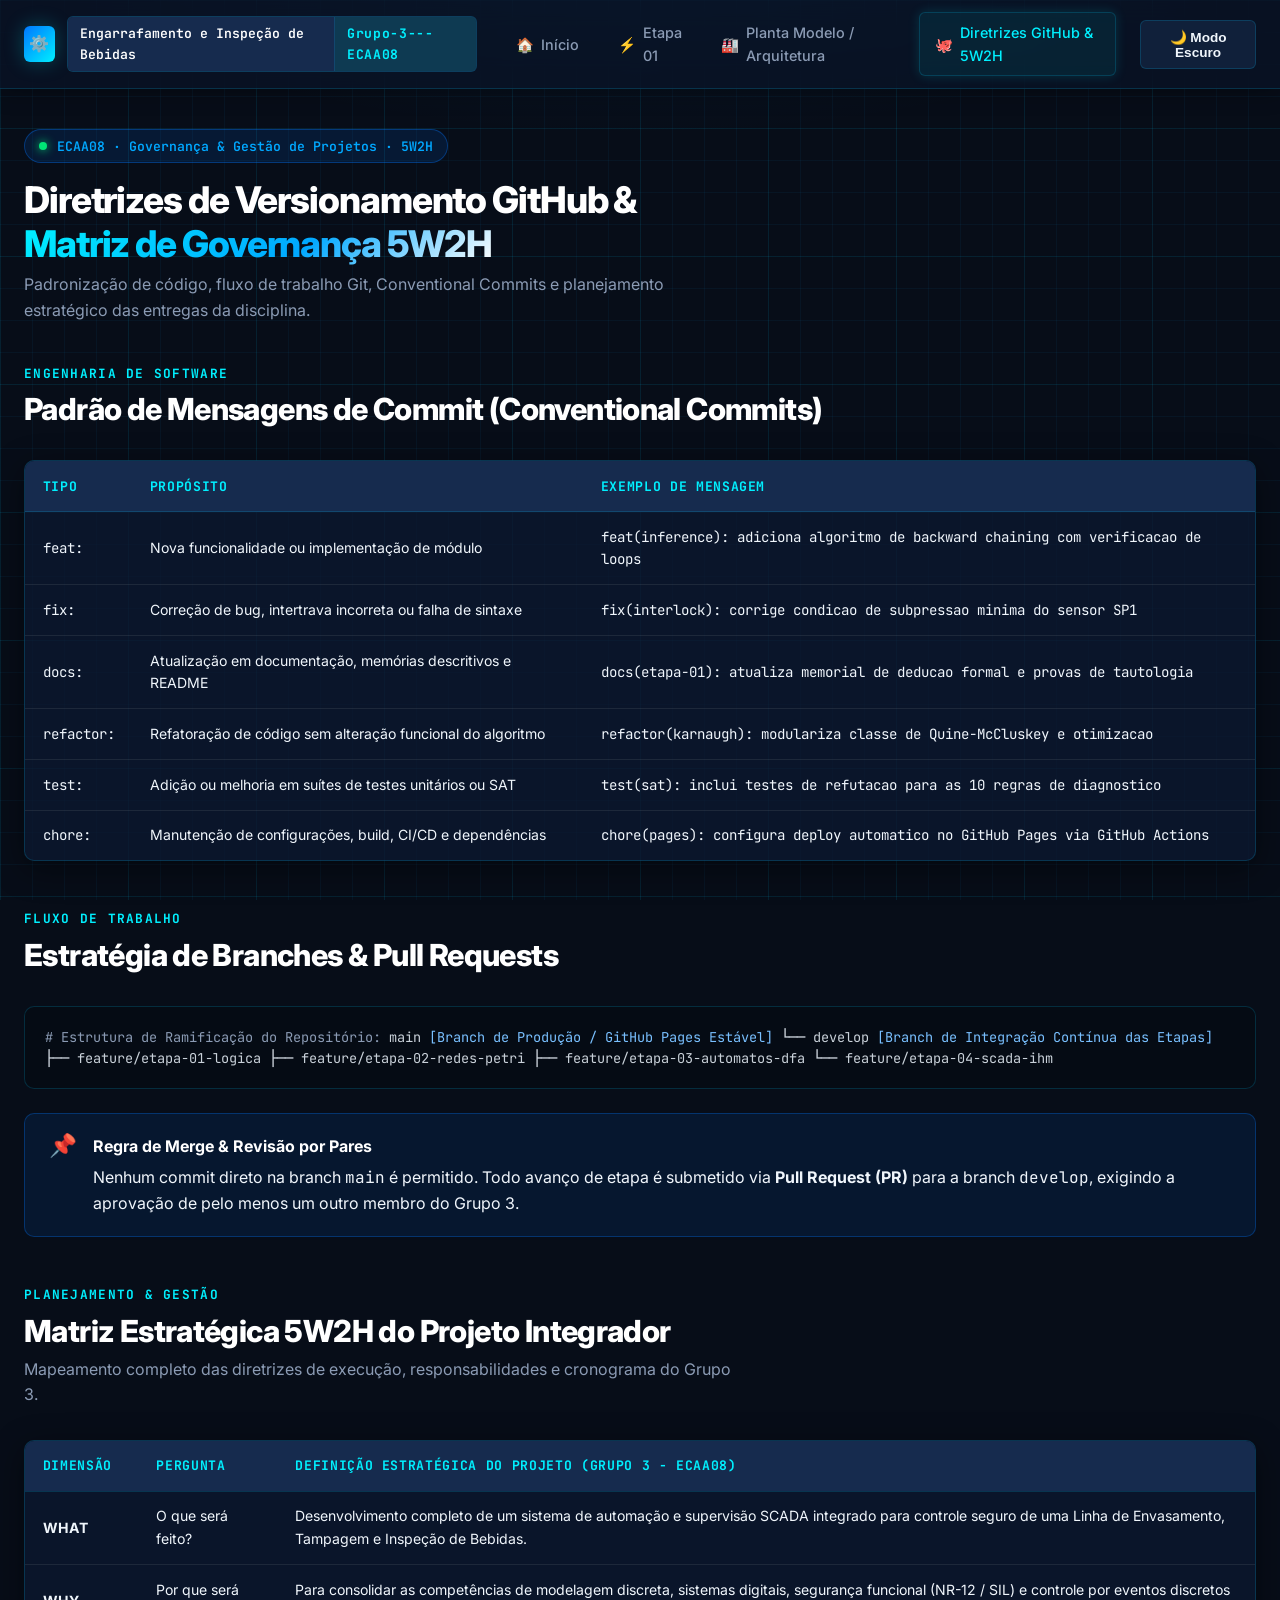
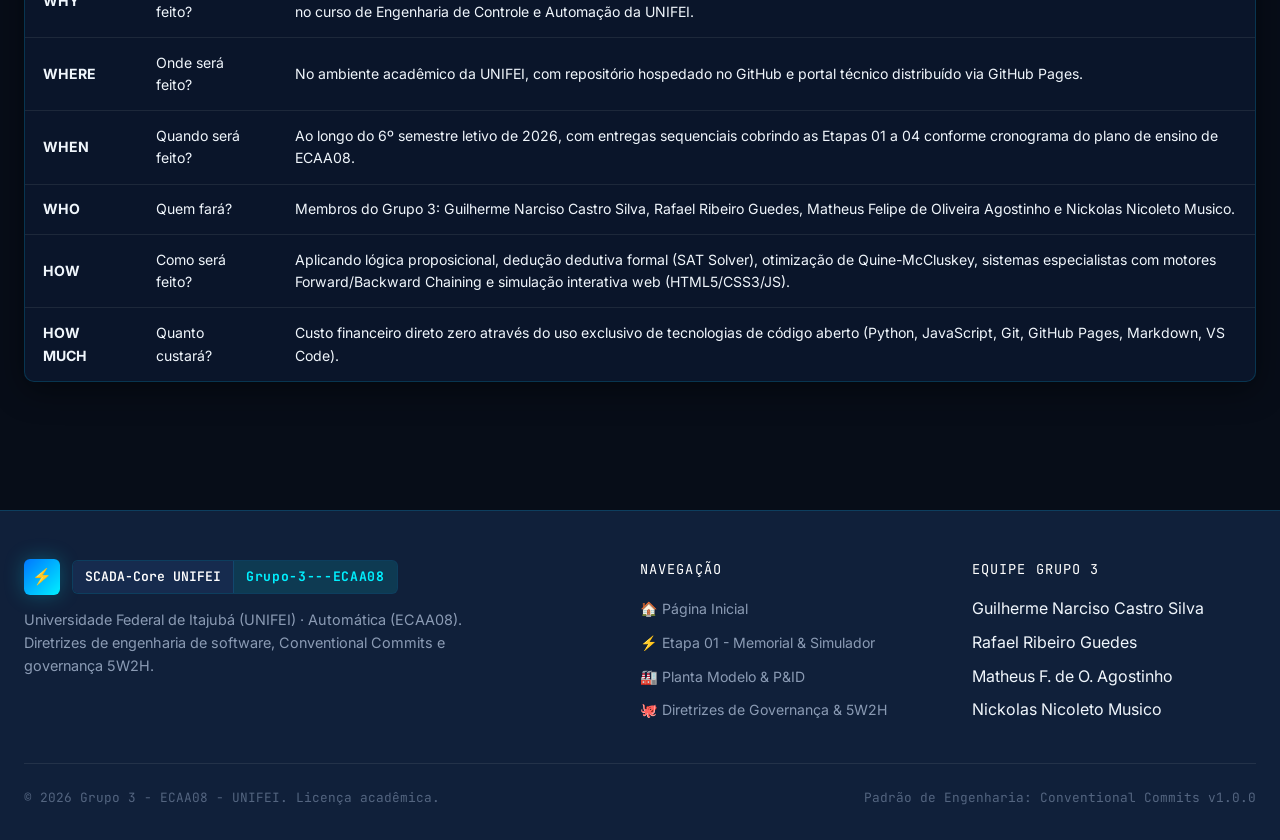
==== doc/diretrizes-github.html @ 6e1b25d0 "added site" ====
<!DOCTYPE html>
<html lang="pt-BR">
<head>
  <meta charset="UTF-8">
  <meta name="viewport" content="width=device-width, initial-scale=1.0">
  <title>Diretrizes GitHub & Matriz 5W2H | SCADA-Core UNIFEI</title>
  <meta name="description" content="Padrões de Governança, Conventional Commits, Engenharia de Software e Matriz 5W2H do Grupo 3 da UNIFEI.">
  <link rel="stylesheet" href="css/style.css">
  <link rel="icon" href="data:image/svg+xml,<svg xmlns=%22http://www.w3.org/2000/svg%22 viewBox=%220 0 100 100%22><text y=%22.9em%22 font-size=%2290%22>🐙</text></svg>">
</head>
<body>

  <!-- BARRA DE NAVEGAÇÃO SUPERIOR -->
  <header class="scada-navbar">
    <div class="navbar-container">
      
      <div class="brand-group">
        <div class="brand-icon">⚙️</div>
        <div class="brand-badge-dual">
          <span class="badge-segment-title">Engarrafamento e Inspeção de Bebidas</span>
          <span class="badge-segment-group">Grupo-3---ECAA08</span>
        </div>
      </div>

      <nav>
        <ul class="nav-menu">
          <li><a href="../index.html" class="nav-link"><span>🏠</span> Início</a></li>
          <li><a href="etapa-01-logica.html" class="nav-link"><span>⚡</span> Etapa 01</a></li>
          <li><a href="planta-modelo.html" class="nav-link"><span>🏭</span> Planta Modelo / Arquitetura</a></li>
          <li><a href="diretrizes-github.html" class="nav-link active"><span>🐙</span> Diretrizes GitHub & 5W2H</a></li>
        </ul>
      </nav>

      <div class="nav-actions">
        <button class="theme-toggle-btn" type="button" aria-label="Alternar tema">
          <span class="theme-btn-text">🌙 Modo Escuro</span>
        </button>
        <button class="mobile-nav-toggle" type="button" aria-label="Abrir menu móvel">☰</button>
      </div>

    </div>
  </header>

  <main class="scada-container">

    <div class="section-header">
      <div class="institution-badge">
        <span class="live-indicator"></span>
        <span>ECAA08 · Governança & Gestão de Projetos · 5W2H</span>
      </div>
      <h1 class="hero-title" style="margin-top: 0.5rem; font-size: 2.3rem;">
        Diretrizes de Versionamento GitHub & <br>
        <span class="gradient-text">Matriz de Governança 5W2H</span>
      </h1>
      <p class="section-subtitle">
        Padronização de código, fluxo de trabalho Git, Conventional Commits e planejamento estratégico das entregas da disciplina.
      </p>
    </div>

    <!-- PADRÃO CONVENTIONAL COMMITS -->
    <section style="margin: 2.5rem 0;">
      <div class="section-header">
        <span class="section-tag">Engenharia de Software</span>
        <h2 class="section-title">Padrão de Mensagens de Commit (Conventional Commits)</h2>
      </div>

      <div class="scada-table-container">
        <table class="scada-table">
          <thead>
            <tr>
              <th>Tipo</th>
              <th>Propósito</th>
              <th>Exemplo de Mensagem</th>
            </tr>
          </thead>
          <tbody>
            <tr>
              <td><code>feat:</code></td>
              <td>Nova funcionalidade ou implementação de módulo</td>
              <td><code>feat(inference): adiciona algoritmo de backward chaining com verificacao de loops</code></td>
            </tr>
            <tr>
              <td><code>fix:</code></td>
              <td>Correção de bug, intertrava incorreta ou falha de sintaxe</td>
              <td><code>fix(interlock): corrige condicao de subpressao minima do sensor SP1</code></td>
            </tr>
            <tr>
              <td><code>docs:</code></td>
              <td>Atualização em documentação, memórias descritivos e README</td>
              <td><code>docs(etapa-01): atualiza memorial de deducao formal e provas de tautologia</code></td>
            </tr>
            <tr>
              <td><code>refactor:</code></td>
              <td>Refatoração de código sem alteração funcional do algoritmo</td>
              <td><code>refactor(karnaugh): modulariza classe de Quine-McCluskey e otimizacao</code></td>
            </tr>
            <tr>
              <td><code>test:</code></td>
              <td>Adição ou melhoria em suítes de testes unitários ou SAT</td>
              <td><code>test(sat): inclui testes de refutacao para as 10 regras de diagnostico</code></td>
            </tr>
            <tr>
              <td><code>chore:</code></td>
              <td>Manutenção de configurações, build, CI/CD e dependências</td>
              <td><code>chore(pages): configura deploy automatico no GitHub Pages via GitHub Actions</code></td>
            </tr>
          </tbody>
        </table>
      </div>
    </section>

    <!-- POLÍTICA DE BRANCHES -->
    <section style="margin: 3rem 0;">
      <div class="section-header">
        <span class="section-tag">Fluxo de Trabalho</span>
        <h2 class="section-title">Estratégia de Branches & Pull Requests</h2>
      </div>

      <div class="code-box">
<span style="color: #8b9bb4;"># Estrutura de Ramificação do Repositório:</span>
main                      <span style="color: #79c0ff;">[Branch de Produção / GitHub Pages Estável]</span>
 └── develop              <span style="color: #79c0ff;">[Branch de Integração Contínua das Etapas]</span>
      ├── feature/etapa-01-logica
      ├── feature/etapa-02-redes-petri
      ├── feature/etapa-03-automatos-dfa
      └── feature/etapa-04-scada-ihm
      </div>

      <div class="scada-callout info">
        <div class="callout-icon">📌</div>
        <div class="callout-body">
          <div class="callout-title">Regra de Merge & Revisão por Pares</div>
          <div>
            Nenhum commit direto na branch <code class="mono-font">main</code> é permitido. Todo avanço de etapa é submetido via <strong>Pull Request (PR)</strong> para a branch <code class="mono-font">develop</code>, exigindo a aprovação de pelo menos um outro membro do Grupo 3.
          </div>
        </div>
      </div>
    </section>

    <!-- MATRIZ 5W2H -->
    <section style="margin: 3rem 0;">
      <div class="section-header">
        <span class="section-tag">Planejamento & Gestão</span>
        <h2 class="section-title">Matriz Estratégica 5W2H do Projeto Integrador</h2>
        <p class="section-subtitle">
          Mapeamento completo das diretrizes de execução, responsabilidades e cronograma do Grupo 3.
        </p>
      </div>

      <div class="scada-table-container">
        <table class="scada-table">
          <thead>
            <tr>
              <th>Dimensão</th>
              <th>Pergunta</th>
              <th>Definição Estratégica do Projeto (Grupo 3 - ECAA08)</th>
            </tr>
          </thead>
          <tbody>
            <tr>
              <td><strong>WHAT</strong></td>
              <td>O que será feito?</td>
              <td>Desenvolvimento completo de um sistema de automação e supervisão SCADA integrado para controle seguro de uma Linha de Envasamento, Tampagem e Inspeção de Bebidas.</td>
            </tr>
            <tr>
              <td><strong>WHY</strong></td>
              <td>Por que será feito?</td>
              <td>Para consolidar as competências de modelagem discreta, sistemas digitais, segurança funcional (NR-12 / SIL) e controle por eventos discretos no curso de Engenharia de Controle e Automação da UNIFEI.</td>
            </tr>
            <tr>
              <td><strong>WHERE</strong></td>
              <td>Onde será feito?</td>
              <td>No ambiente acadêmico da UNIFEI, com repositório hospedado no GitHub e portal técnico distribuído via GitHub Pages.</td>
            </tr>
            <tr>
              <td><strong>WHEN</strong></td>
              <td>Quando será feito?</td>
              <td>Ao longo do 6º semestre letivo de 2026, com entregas sequenciais cobrindo as Etapas 01 a 04 conforme cronograma do plano de ensino de ECAA08.</td>
            </tr>
            <tr>
              <td><strong>WHO</strong></td>
              <td>Quem fará?</td>
              <td>Membros do Grupo 3: Guilherme Narciso Castro Silva, Rafael Ribeiro Guedes, Matheus Felipe de Oliveira Agostinho e Nickolas Nicoleto Musico.</td>
            </tr>
            <tr>
              <td><strong>HOW</strong></td>
              <td>Como será feito?</td>
              <td>Aplicando lógica proposicional, dedução dedutiva formal (SAT Solver), otimização de Quine-McCluskey, sistemas especialistas com motores Forward/Backward Chaining e simulação interativa web (HTML5/CSS3/JS).</td>
            </tr>
            <tr>
              <td><strong>HOW MUCH</strong></td>
              <td>Quanto custará?</td>
              <td>Custo financeiro direto zero através do uso exclusivo de tecnologias de código aberto (Python, JavaScript, Git, GitHub Pages, Markdown, VS Code).</td>
            </tr>
          </tbody>
        </table>
      </div>
    </section>

  </main>

  <footer class="scada-footer">
    <div class="footer-container">
      <div class="footer-brand">
        <div class="brand-group">
          <div class="brand-icon">⚡</div>
          <div class="brand-badge-dual">
            <span class="badge-segment-title">SCADA-Core UNIFEI</span>
            <span class="badge-segment-group">Grupo-3---ECAA08</span>
          </div>
        </div>
        <p class="footer-desc">
          Universidade Federal de Itajubá (UNIFEI) · Automática (ECAA08).<br>
          Diretrizes de engenharia de software, Conventional Commits e governança 5W2H.
        </p>
      </div>

      <div class="footer-col">
        <div class="footer-col-title">Navegação</div>
        <ul class="footer-links">
          <li><a href="../index.html">🏠 Página Inicial</a></li>
          <li><a href="etapa-01-logica.html">⚡ Etapa 01 - Memorial & Simulador</a></li>
          <li><a href="planta-modelo.html">🏭 Planta Modelo & P&ID</a></li>
          <li><a href="diretrizes-github.html">🐙 Diretrizes de Governança & 5W2H</a></li>
        </ul>
      </div>

      <div class="footer-col">
        <div class="footer-col-title">Equipe Grupo 3</div>
        <ul class="footer-links">
          <li><span>Guilherme Narciso Castro Silva</span></li>
          <li><span>Rafael Ribeiro Guedes</span></li>
          <li><span>Matheus F. de O. Agostinho</span></li>
          <li><span>Nickolas Nicoleto Musico</span></li>
        </ul>
      </div>
    </div>
    <div class="footer-bottom">
      <div>© 2026 Grupo 3 - ECAA08 - UNIFEI. Licença acadêmica.</div>
      <div>Padrão de Engenharia: <code class="mono-font">Conventional Commits v1.0.0</code></div>
    </div>
  </footer>

  <script src="js/app.js"></script>
</body>
</html>
---- doc/css/style.css ----
/* ==========================================================================
   SCADA-CORE UNIFEI | DESIGN SYSTEM & STYLESHEET
   Disciplina: ECAA08 - Automática / Matemática Discreta
   Projeto: Linha de Envasamento e Inspeção de Bebidas (Grupo 3)
   ========================================================================== */

@import url('https://fonts.googleapis.com/css2?family=Inter:wght@300;400;500;600;700;800&family=JetBrains+Mono:ital,wght@0,300;0,400;0,500;0,600;0,700;1,400&display=swap');

/* --- VARIÁVEIS DO SISTEMA (DARK THEME DEFAULT) --- */
:root {
  --bg-primary: #070d18;
  --bg-secondary: #0c1628;
  --bg-card: rgba(13, 25, 48, 0.75);
  --bg-card-hover: rgba(18, 35, 68, 0.85);
  --bg-glass: rgba(10, 21, 40, 0.65);
  --bg-surface: #10203a;
  --bg-surface-elevated: #162b4e;

  /* Grid e Linhas Técnicas */
  --grid-line-color: rgba(0, 180, 255, 0.05);
  --grid-line-strong: rgba(0, 229, 255, 0.12);
  --grid-size: 32px;
  --border-color: rgba(0, 200, 255, 0.18);
  --border-focus: #00e5ff;
  --border-subtle: rgba(255, 255, 255, 0.08);

  /* Paleta Neon Industrial */
  --cyan-neon: #00f0ff;
  --cyan-glow: rgba(0, 240, 255, 0.35);
  --blue-primary: #0077ff;
  --blue-accent: #00a8ff;
  --blue-glow: rgba(0, 119, 255, 0.3);
  --emerald-ok: #00e676;
  --emerald-glow: rgba(0, 230, 118, 0.35);
  --amber-warn: #ffab00;
  --amber-glow: rgba(255, 171, 0, 0.35);
  --crimson-alarm: #ff1744;
  --crimson-glow: rgba(255, 23, 68, 0.4);
  --purple-accent: #b388ff;

  /* Tipografia & Textos */
  --text-main: #f0f6fc;
  --text-muted: #8b9bb4;
  --text-dim: #546580;
  --text-bright: #ffffff;
  --text-code: #58a6ff;

  /* Efeitos */
  --shadow-card: 0 8px 32px 0 rgba(0, 0, 0, 0.45);
  --shadow-glow-cyan: 0 0 20px rgba(0, 240, 255, 0.25);
  --shadow-glow-blue: 0 0 24px rgba(0, 119, 255, 0.3);
  --shadow-glow-emerald: 0 0 24px rgba(0, 230, 118, 0.3);
  --radius-sm: 6px;
  --radius-md: 10px;
  --radius-lg: 16px;
  --radius-xl: 24px;
  --transition-fast: 0.18s cubic-bezier(0.4, 0, 0.2, 1);
  --transition-normal: 0.3s cubic-bezier(0.4, 0, 0.2, 1);
}

/* --- LIGHT THEME OVERRIDES --- */
[data-theme="light"] {
  --bg-primary: #f2f6fc;
  --bg-secondary: #e2ebf6;
  --bg-card: rgba(255, 255, 255, 0.85);
  --bg-card-hover: rgba(255, 255, 255, 0.98);
  --bg-glass: rgba(240, 246, 255, 0.8);
  --bg-surface: #d8e5f5;
  --bg-surface-elevated: #cbdbf0;

  --grid-line-color: rgba(0, 100, 200, 0.06);
  --grid-line-strong: rgba(0, 119, 255, 0.15);
  --border-color: rgba(0, 102, 204, 0.25);
  --border-focus: #0066cc;
  --border-subtle: rgba(0, 0, 0, 0.08);

  --cyan-neon: #0088aa;
  --cyan-glow: rgba(0, 136, 170, 0.25);
  --blue-primary: #0055cc;
  --blue-accent: #0077ee;
  --blue-glow: rgba(0, 85, 204, 0.25);
  --emerald-ok: #008a3e;
  --emerald-glow: rgba(0, 138, 62, 0.25);
  --amber-warn: #c27d00;
  --amber-glow: rgba(194, 125, 0, 0.25);
  --crimson-alarm: #cc1133;
  --crimson-glow: rgba(204, 17, 51, 0.25);

  --text-main: #142033;
  --text-muted: #4e617d;
  --text-dim: #798da8;
  --text-bright: #09121f;
  --text-code: #005bb5;

  --shadow-card: 0 8px 30px rgba(0, 50, 120, 0.1);
  --shadow-glow-cyan: 0 0 16px rgba(0, 136, 170, 0.15);
  --shadow-glow-blue: 0 0 20px rgba(0, 85, 204, 0.15);
  --shadow-glow-emerald: 0 0 20px rgba(0, 138, 62, 0.15);
}

/* --- RESET & BASE --- */
*, *::before, *::after {
  box-sizing: border-box;
  margin: 0;
  padding: 0;
}

html {
  scroll-behavior: smooth;
  font-size: 16px;
}

body {
  min-height: 100vh;
  font-family: 'Inter', -apple-system, BlinkMacSystemFont, 'Segoe UI', Roboto, sans-serif;
  background-color: var(--bg-primary);
  color: var(--text-main);
  line-height: 1.6;
  overflow-x: hidden;
  position: relative;
  background-image: 
    linear-gradient(var(--grid-line-color) 1px, transparent 1px),
    linear-gradient(90deg, var(--grid-line-color) 1px, transparent 1px),
    radial-gradient(ellipse 80% 50% at 50% -20%, rgba(0, 140, 255, 0.15), transparent 70%);
  background-size: var(--grid-size) var(--grid-size), var(--grid-size) var(--grid-size), 100% 100%;
  background-attachment: fixed;
}

body::before {
  content: "";
  position: fixed;
  top: 0;
  left: 0;
  width: 100%;
  height: 100%;
  background: 
    linear-gradient(90deg, var(--grid-line-strong) 1px, transparent 1px) 0 0 / calc(var(--grid-size) * 4) calc(var(--grid-size) * 4),
    linear-gradient(var(--grid-line-strong) 1px, transparent 1px) 0 0 / calc(var(--grid-size) * 4) calc(var(--grid-size) * 4);
  pointer-events: none;
  z-index: 0;
  opacity: 0.5;
}

/* --- TIPOGRAFIA TÉCNICA --- */
h1, h2, h3, h4, h5, h6 {
  color: var(--text-bright);
  font-weight: 700;
  line-height: 1.25;
  letter-spacing: -0.02em;
}

p {
  color: var(--text-muted);
}

a {
  color: var(--cyan-neon);
  text-decoration: none;
  transition: color var(--transition-fast);
}

a:hover {
  color: var(--blue-accent);
}

code, pre, .mono-font {
  font-family: 'JetBrains Mono', monospace;
}

/* --- HEADER & NAVBAR SUPERIOR --- */
.scada-navbar {
  position: sticky;
  top: 0;
  z-index: 1000;
  background: var(--bg-glass);
  backdrop-filter: blur(16px);
  -webkit-backdrop-filter: blur(16px);
  border-bottom: 1px solid var(--border-color);
  box-shadow: 0 4px 20px rgba(0, 0, 0, 0.3);
}

.navbar-container {
  max-width: 1380px;
  margin: 0 auto;
  padding: 0.75rem 1.5rem;
  display: flex;
  align-items: center;
  justify-content: space-between;
  gap: 1.5rem;
}

.brand-group {
  display: flex;
  align-items: center;
  gap: 0.75rem;
}

.brand-icon {
  width: 36px;
  height: 36px;
  border-radius: var(--radius-sm);
  background: linear-gradient(135deg, var(--blue-primary), var(--cyan-neon));
  display: flex;
  align-items: center;
  justify-content: center;
  color: #000;
  font-weight: 900;
  box-shadow: var(--shadow-glow-cyan);
}

.brand-badge-dual {
  display: inline-flex;
  align-items: stretch;
  border-radius: var(--radius-sm);
  border: 1px solid var(--border-color);
  overflow: hidden;
  font-family: 'JetBrains Mono', monospace;
  font-size: 0.82rem;
  background: var(--bg-surface);
}

.badge-segment-title {
  padding: 0.35rem 0.75rem;
  background: var(--bg-surface-elevated);
  color: var(--text-bright);
  font-weight: 600;
  display: flex;
  align-items: center;
  gap: 0.4rem;
  border-right: 1px solid var(--border-color);
}

.badge-segment-group {
  padding: 0.35rem 0.75rem;
  background: rgba(0, 240, 255, 0.12);
  color: var(--cyan-neon);
  font-weight: 700;
  letter-spacing: 0.05em;
  display: flex;
  align-items: center;
}

.nav-menu {
  display: flex;
  align-items: center;
  list-style: none;
  gap: 0.5rem;
}

.nav-link {
  display: flex;
  align-items: center;
  gap: 0.45rem;
  padding: 0.5rem 0.9rem;
  border-radius: var(--radius-sm);
  color: var(--text-muted);
  font-size: 0.9rem;
  font-weight: 500;
  transition: all var(--transition-fast);
  border: 1px solid transparent;
}

.nav-link:hover {
  color: var(--text-bright);
  background: var(--bg-surface);
  border-color: var(--border-subtle);
}

.nav-link.active {
  color: var(--cyan-neon);
  background: rgba(0, 240, 255, 0.08);
  border-color: var(--border-color);
  box-shadow: 0 0 12px rgba(0, 240, 255, 0.15);
}

.nav-actions {
  display: flex;
  align-items: center;
  gap: 0.75rem;
}

.theme-toggle-btn {
  background: var(--bg-surface);
  border: 1px solid var(--border-color);
  color: var(--text-main);
  padding: 0.5rem 0.8rem;
  border-radius: var(--radius-sm);
  cursor: pointer;
  display: flex;
  align-items: center;
  gap: 0.5rem;
  font-size: 0.85rem;
  font-weight: 600;
  transition: all var(--transition-fast);
}

.theme-toggle-btn:hover {
  background: var(--bg-surface-elevated);
  border-color: var(--cyan-neon);
  box-shadow: var(--shadow-glow-cyan);
}

.mobile-nav-toggle {
  display: none;
  background: transparent;
  border: none;
  color: var(--text-bright);
  font-size: 1.5rem;
  cursor: pointer;
}

/* --- CONTAINER PRINCIPAL --- */
.scada-container {
  max-width: 1380px;
  margin: 0 auto;
  padding: 2.5rem 1.5rem 5rem 1.5rem;
  position: relative;
  z-index: 1;
}

/* --- HERO SECTION --- */
.hero-section {
  display: flex;
  flex-direction: column;
  gap: 1.75rem;
  margin-bottom: 3.5rem;
  padding-bottom: 2.5rem;
  border-bottom: 1px solid var(--border-subtle);
}

.institution-badge {
  display: inline-flex;
  align-items: center;
  gap: 0.6rem;
  padding: 0.35rem 0.9rem;
  border-radius: 999px;
  background: rgba(0, 119, 255, 0.12);
  border: 1px solid rgba(0, 119, 255, 0.35);
  color: var(--blue-accent);
  font-size: 0.82rem;
  font-weight: 600;
  font-family: 'JetBrains Mono', monospace;
  width: fit-content;
}

.live-indicator {
  width: 8px;
  height: 8px;
  border-radius: 50%;
  background-color: var(--emerald-ok);
  box-shadow: 0 0 10px var(--emerald-ok);
  animation: pulse-dot 2s infinite ease-in-out;
}

@keyframes pulse-dot {
  0%, 100% { opacity: 1; transform: scale(1); }
  50% { opacity: 0.4; transform: scale(0.85); }
}

.hero-title {
  font-size: 2.6rem;
  line-height: 1.2;
  font-weight: 800;
  letter-spacing: -0.03em;
}

.hero-title .gradient-text {
  background: linear-gradient(135deg, var(--cyan-neon) 0%, var(--blue-accent) 60%, #fff 100%);
  -webkit-background-clip: text;
  -webkit-text-fill-color: transparent;
}

.hero-description {
  font-size: 1.1rem;
  color: var(--text-muted);
  line-height: 1.65;
  max-width: 980px;
}

/* GRID DE METADADOS (4 CARDS) */
.metadata-grid-4 {
  display: grid;
  grid-template-columns: repeat(4, 1fr);
  gap: 1rem;
  margin-top: 0.5rem;
}

.meta-box-card {
  background: var(--bg-card);
  border: 1px solid var(--border-color);
  border-radius: var(--radius-md);
  padding: 1rem 1.15rem;
  display: flex;
  align-items: flex-start;
  gap: 0.85rem;
  backdrop-filter: blur(12px);
  transition: all var(--transition-fast);
}

.meta-box-card:hover {
  transform: translateY(-2px);
  border-color: var(--cyan-neon);
  box-shadow: var(--shadow-glow-cyan);
}

.meta-box-icon {
  font-size: 1.4rem;
  line-height: 1;
  padding: 0.4rem;
  background: var(--bg-surface);
  border-radius: var(--radius-sm);
  border: 1px solid var(--border-subtle);
}

.meta-box-content {
  display: flex;
  flex-direction: column;
  gap: 0.2rem;
}

.meta-box-label {
  font-size: 0.72rem;
  text-transform: uppercase;
  letter-spacing: 0.08em;
  font-family: 'JetBrains Mono', monospace;
  color: var(--cyan-neon);
  font-weight: 700;
}

.meta-box-value {
  font-size: 0.88rem;
  font-weight: 600;
  color: var(--text-bright);
  line-height: 1.35;
}

/* BLOCO DE 3 BOTÕES DE AÇÃO RÁPIDA (CTAs) */
.cta-group-3 {
  display: flex;
  flex-wrap: wrap;
  gap: 1rem;
  margin-top: 0.5rem;
}

.btn-cta-slide {
  display: inline-flex;
  align-items: center;
  justify-content: center;
  gap: 0.6rem;
  padding: 0.85rem 1.6rem;
  border-radius: var(--radius-sm);
  background: linear-gradient(135deg, var(--blue-primary) 0%, #0099ff 100%);
  color: #ffffff;
  font-weight: 600;
  font-size: 0.95rem;
  border: 1px solid rgba(255, 255, 255, 0.2);
  box-shadow: var(--shadow-glow-blue);
  cursor: pointer;
  transition: all var(--transition-normal);
}

.btn-cta-slide:hover {
  transform: translateY(-2px);
  box-shadow: 0 0 30px rgba(0, 119, 255, 0.55);
  color: #fff;
}

.btn-cta-sim {
  display: inline-flex;
  align-items: center;
  justify-content: center;
  gap: 0.6rem;
  padding: 0.85rem 1.6rem;
  border-radius: var(--radius-sm);
  background: linear-gradient(135deg, rgba(0, 230, 118, 0.2) 0%, rgba(0, 240, 255, 0.2) 100%);
  color: var(--emerald-ok);
  font-weight: 700;
  font-size: 0.95rem;
  border: 1px solid var(--emerald-ok);
  box-shadow: var(--shadow-glow-emerald);
  cursor: pointer;
  transition: all var(--transition-normal);
}

.btn-cta-sim:hover {
  transform: translateY(-2px);
  background: linear-gradient(135deg, rgba(0, 230, 118, 0.35) 0%, rgba(0, 240, 255, 0.35) 100%);
  color: #ffffff;
  box-shadow: 0 0 30px rgba(0, 230, 118, 0.5);
}

.btn-cta-docs {
  display: inline-flex;
  align-items: center;
  justify-content: center;
  gap: 0.6rem;
  padding: 0.85rem 1.6rem;
  border-radius: var(--radius-sm);
  background: var(--bg-glass);
  backdrop-filter: blur(12px);
  color: var(--text-bright);
  font-weight: 600;
  font-size: 0.95rem;
  border: 1px solid var(--border-color);
  cursor: pointer;
  transition: all var(--transition-normal);
}

.btn-cta-docs:hover {
  background: var(--bg-surface-elevated);
  border-color: var(--cyan-neon);
  box-shadow: var(--shadow-glow-cyan);
  transform: translateY(-2px);
  color: var(--cyan-neon);
}

/* BOTÕES PRIMÁRIOS E DE VIDRO GERAIS */
.btn-cta-primary {
  display: inline-flex;
  align-items: center;
  justify-content: center;
  gap: 0.6rem;
  padding: 0.85rem 1.6rem;
  border-radius: var(--radius-sm);
  background: linear-gradient(135deg, var(--blue-primary) 0%, #0099ff 100%);
  color: #ffffff;
  font-weight: 600;
  font-size: 0.95rem;
  border: 1px solid rgba(255, 255, 255, 0.2);
  box-shadow: var(--shadow-glow-blue);
  cursor: pointer;
  transition: all var(--transition-normal);
}

.btn-cta-primary:hover {
  transform: translateY(-2px);
  box-shadow: 0 0 30px rgba(0, 119, 255, 0.5);
  color: #fff;
}

.btn-cta-glass {
  display: inline-flex;
  align-items: center;
  justify-content: center;
  gap: 0.6rem;
  padding: 0.85rem 1.6rem;
  border-radius: var(--radius-sm);
  background: var(--bg-glass);
  backdrop-filter: blur(12px);
  color: var(--text-bright);
  font-weight: 600;
  font-size: 0.95rem;
  border: 1px solid var(--border-color);
  cursor: pointer;
  transition: all var(--transition-normal);
}

.btn-cta-glass:hover {
  background: var(--bg-surface-elevated);
  border-color: var(--cyan-neon);
  box-shadow: var(--shadow-glow-cyan);
  transform: translateY(-2px);
  color: var(--cyan-neon);
}

/* ==========================================================================
   APRESENTAÇÃO EXECUTIVA EM 15 SLIDES (COMPONENTE INTERATIVO)
   ========================================================================== */
.slide-deck-wrapper {
  background: var(--bg-card);
  border: 1px solid var(--border-color);
  border-radius: var(--radius-lg);
  box-shadow: var(--shadow-card);
  backdrop-filter: blur(16px);
  overflow: hidden;
  margin: 2.5rem 0 4rem 0;
  display: flex;
  flex-direction: column;
}

.slide-deck-header {
  padding: 1rem 1.5rem;
  background: var(--bg-surface);
  border-bottom: 1px solid var(--border-color);
  display: flex;
  align-items: center;
  justify-content: space-between;
  gap: 1rem;
}

.slide-deck-title {
  display: flex;
  align-items: center;
  gap: 0.6rem;
  font-family: 'JetBrains Mono', monospace;
  font-size: 0.88rem;
  font-weight: 700;
  color: var(--cyan-neon);
}

.slide-counter-badge {
  font-family: 'JetBrains Mono', monospace;
  font-size: 0.85rem;
  font-weight: 700;
  color: var(--text-bright);
  background: var(--bg-surface-elevated);
  border: 1px solid var(--border-subtle);
  padding: 0.35rem 0.8rem;
  border-radius: 999px;
}

/* Barra de Progresso do Slide */
.slide-progress-bar-bg {
  width: 100%;
  height: 4px;
  background: var(--bg-surface);
}

.slide-progress-bar-fill {
  height: 100%;
  width: 6.66%;
  background: linear-gradient(90deg, var(--blue-primary), var(--cyan-neon));
  transition: width 0.3s cubic-bezier(0.4, 0, 0.2, 1);
}

/* Área do Slide Ativo */
.slide-display-area {
  min-height: 480px;
  padding: 2.5rem;
  position: relative;
  display: flex;
  align-items: center;
  justify-content: center;
}

.slide-item {
  display: none;
  width: 100%;
  animation: slideFadeIn 0.35s ease;
}

.slide-item.active {
  display: block;
}

@keyframes slideFadeIn {
  from { opacity: 0; transform: translateY(8px); }
  to { opacity: 1; transform: translateY(0); }
}

.slide-card-inner {
  display: flex;
  flex-direction: column;
  gap: 1.25rem;
}

.slide-tag {
  font-family: 'JetBrains Mono', monospace;
  font-size: 0.78rem;
  font-weight: 700;
  color: var(--cyan-neon);
  text-transform: uppercase;
  letter-spacing: 0.1em;
  background: rgba(0, 240, 255, 0.1);
  padding: 0.25rem 0.6rem;
  border-radius: 4px;
  width: fit-content;
  border: 1px solid rgba(0, 240, 255, 0.25);
}

.slide-heading {
  font-size: 1.85rem;
  font-weight: 800;
  line-height: 1.2;
}

.slide-body-text {
  font-size: 1.05rem;
  color: var(--text-main);
  line-height: 1.6;
}

.slide-grid-content {
  display: grid;
  grid-template-columns: 1fr 1fr;
  gap: 1.5rem;
  margin-top: 0.5rem;
}

.slide-subcard {
  background: var(--bg-surface);
  border: 1px solid var(--border-subtle);
  border-radius: var(--radius-md);
  padding: 1.25rem;
  display: flex;
  flex-direction: column;
  gap: 0.5rem;
}

.slide-subcard h4 {
  font-size: 0.95rem;
  color: var(--cyan-neon);
  font-family: 'JetBrains Mono', monospace;
}

.slide-subcard p, .slide-subcard ul {
  font-size: 0.9rem;
  color: var(--text-muted);
}

.slide-subcard ul {
  padding-left: 1.25rem;
}

/* Footer / Controles de Navegação dos Slides */
.slide-deck-footer {
  padding: 1.25rem 1.5rem;
  background: var(--bg-surface);
  border-top: 1px solid var(--border-color);
  display: flex;
  align-items: center;
  justify-content: space-between;
  flex-wrap: wrap;
  gap: 1rem;
}

.slide-nav-controls {
  display: flex;
  align-items: center;
  gap: 0.75rem;
}

.btn-slide-nav {
  padding: 0.6rem 1.2rem;
  border-radius: var(--radius-sm);
  background: var(--bg-surface-elevated);
  border: 1px solid var(--border-color);
  color: var(--text-bright);
  font-family: 'JetBrains Mono', monospace;
  font-size: 0.85rem;
  font-weight: 600;
  cursor: pointer;
  transition: all var(--transition-fast);
}

.btn-slide-nav:hover:not(:disabled) {
  background: rgba(0, 240, 255, 0.15);
  border-color: var(--cyan-neon);
  color: var(--cyan-neon);
  box-shadow: var(--shadow-glow-cyan);
}

.btn-slide-nav:disabled {
  opacity: 0.4;
  cursor: not-allowed;
}

.slide-keyboard-hint {
  font-size: 0.78rem;
  color: var(--text-dim);
  font-family: 'JetBrains Mono', monospace;
}

.slide-keyboard-hint kbd {
  background: var(--bg-primary);
  border: 1px solid var(--border-subtle);
  border-radius: 4px;
  padding: 0.15rem 0.4rem;
  color: var(--text-muted);
}

/* ==========================================================================
   COMPONENTES TÉCNICOS & MEMORIAL (ETAPA-01, PLANTA, SIMULADOR)
   ========================================================================== */

/* Abas de Navegação Técnica */
.scada-tabs {
  display: flex;
  gap: 0.5rem;
  border-bottom: 1px solid var(--border-color);
  margin-bottom: 2rem;
  overflow-x: auto;
  padding-bottom: 0.25rem;
}

.scada-tab-btn {
  background: var(--bg-surface);
  border: 1px solid var(--border-subtle);
  border-bottom: none;
  color: var(--text-muted);
  padding: 0.75rem 1.25rem;
  border-radius: var(--radius-sm) var(--radius-sm) 0 0;
  font-family: 'JetBrains Mono', monospace;
  font-size: 0.85rem;
  font-weight: 600;
  cursor: pointer;
  transition: all var(--transition-fast);
  white-space: nowrap;
}

.scada-tab-btn:hover {
  background: var(--bg-surface-elevated);
  color: var(--text-bright);
  border-color: var(--border-color);
}

.scada-tab-btn.active {
  background: var(--bg-card);
  color: var(--cyan-neon);
  border-color: var(--border-color);
  border-top: 2px solid var(--cyan-neon);
  box-shadow: 0 -4px 12px rgba(0, 240, 255, 0.1);
}

.tab-pane {
  display: none;
}

.tab-pane.active {
  display: block;
  animation: fadeIn 0.3s ease;
}

@keyframes fadeIn {
  from { opacity: 0; transform: translateY(6px); }
  to { opacity: 1; transform: translateY(0); }
}

/* Tabelas Técnicas SCADA */
.scada-table-container {
  width: 100%;
  overflow-x: auto;
  background: var(--bg-card);
  border: 1px solid var(--border-color);
  border-radius: var(--radius-md);
  margin: 1.5rem 0;
  box-shadow: var(--shadow-card);
}

.scada-table {
  width: 100%;
  border-collapse: collapse;
  text-align: left;
  font-size: 0.88rem;
}

.scada-table th {
  background: var(--bg-surface-elevated);
  color: var(--cyan-neon);
  font-family: 'JetBrains Mono', monospace;
  font-weight: 700;
  padding: 0.9rem 1.1rem;
  border-bottom: 1px solid var(--border-color);
  font-size: 0.82rem;
  letter-spacing: 0.05em;
  text-transform: uppercase;
}

.scada-table td {
  padding: 0.85rem 1.1rem;
  border-bottom: 1px solid var(--border-subtle);
  color: var(--text-main);
}

.scada-table tr:hover td {
  background: rgba(0, 240, 255, 0.03);
}

.scada-table tr:last-child td {
  border-bottom: none;
}

/* Caixas de Fórmulas Matemáticas & Teoremas */
.math-card {
  background: var(--bg-surface);
  border: 1px solid var(--border-color);
  border-left: 4px solid var(--cyan-neon);
  border-radius: var(--radius-sm);
  padding: 1.25rem 1.5rem;
  margin: 1.5rem 0;
  font-family: 'JetBrains Mono', monospace;
  overflow-x: auto;
}

.math-card-title {
  font-size: 0.85rem;
  font-weight: 700;
  color: var(--cyan-neon);
  margin-bottom: 0.5rem;
  display: flex;
  align-items: center;
  gap: 0.5rem;
}

.math-formula {
  font-size: 1.05rem;
  color: var(--text-bright);
  padding: 0.5rem 0;
  line-height: 1.6;
}

/* Callouts Técnicos (Avisos, Informações, Sucesso) */
.scada-callout {
  border-radius: var(--radius-md);
  padding: 1.25rem 1.5rem;
  margin: 1.5rem 0;
  display: flex;
  gap: 1rem;
  align-items: flex-start;
}

.scada-callout.info {
  background: rgba(0, 119, 255, 0.1);
  border: 1px solid rgba(0, 119, 255, 0.3);
  color: var(--text-main);
}

.scada-callout.info .callout-icon {
  color: var(--blue-accent);
}

.scada-callout.success {
  background: rgba(0, 230, 118, 0.1);
  border: 1px solid rgba(0, 230, 118, 0.3);
  color: var(--text-main);
}

.scada-callout.danger {
  background: rgba(255, 23, 68, 0.1);
  border: 1px solid rgba(255, 23, 68, 0.3);
  color: var(--text-main);
}

.callout-icon {
  font-size: 1.4rem;
  line-height: 1;
}

.callout-body {
  display: flex;
  flex-direction: column;
  gap: 0.35rem;
}

.callout-title {
  font-weight: 700;
  color: var(--text-bright);
}

/* ==========================================================================
   SIMULADOR INTERATIVO SCADA (PAINEL DE CONTROLE EM TEMPO REAL)
   ========================================================================== */
.simulator-layout {
  display: grid;
  grid-template-columns: 1fr 1fr;
  gap: 1.5rem;
  margin: 2rem 0;
}

.sim-panel {
  background: var(--bg-card);
  border: 1px solid var(--border-color);
  border-radius: var(--radius-lg);
  box-shadow: var(--shadow-card);
  overflow: hidden;
  display: flex;
  flex-direction: column;
}

.sim-panel-header {
  padding: 1rem 1.25rem;
  background: var(--bg-surface);
  border-bottom: 1px solid var(--border-color);
  display: flex;
  align-items: center;
  justify-content: space-between;
  font-family: 'JetBrains Mono', monospace;
  font-size: 0.88rem;
  font-weight: 700;
}

.sim-panel-body {
  padding: 1.5rem;
  display: flex;
  flex-direction: column;
  gap: 1.25rem;
  flex: 1;
}

.control-group {
  display: flex;
  flex-direction: column;
  gap: 0.5rem;
}

.control-header {
  display: flex;
  justify-content: space-between;
  font-size: 0.85rem;
}

.control-header span {
  font-family: 'JetBrains Mono', monospace;
  color: var(--cyan-neon);
  font-weight: 600;
}

.scada-range {
  -webkit-appearance: none;
  appearance: none;
  width: 100%;
  height: 6px;
  border-radius: 3px;
  background: var(--bg-surface-elevated);
  outline: none;
  transition: opacity 0.2s;
}

.scada-range::-webkit-slider-thumb {
  -webkit-appearance: none;
  appearance: none;
  width: 18px;
  height: 18px;
  border-radius: 50%;
  background: var(--cyan-neon);
  cursor: pointer;
  box-shadow: 0 0 10px var(--cyan-neon);
  border: 2px solid #000;
}

.scada-toggle-grid {
  display: grid;
  grid-template-columns: repeat(2, 1fr);
  gap: 0.75rem;
}

.scada-toggle-btn {
  padding: 0.6rem 0.8rem;
  border-radius: var(--radius-sm);
  background: var(--bg-surface);
  border: 1px solid var(--border-subtle);
  color: var(--text-muted);
  font-family: 'JetBrains Mono', monospace;
  font-size: 0.8rem;
  cursor: pointer;
  display: flex;
  align-items: center;
  justify-content: space-between;
  transition: all var(--transition-fast);
}

.scada-toggle-btn.active {
  background: rgba(0, 240, 255, 0.15);
  border-color: var(--cyan-neon);
  color: var(--text-bright);
}

.scada-toggle-btn.active .toggle-status {
  color: var(--emerald-ok);
  font-weight: 700;
}

.toggle-status {
  color: var(--text-dim);
}

.actuator-status-grid {
  display: grid;
  grid-template-columns: repeat(2, 1fr);
  gap: 0.75rem;
}

.actuator-card {
  background: var(--bg-surface);
  border: 1px solid var(--border-subtle);
  border-radius: var(--radius-sm);
  padding: 0.75rem 1rem;
  display: flex;
  align-items: center;
  justify-content: space-between;
}

.actuator-tag {
  font-family: 'JetBrains Mono', monospace;
  font-size: 0.85rem;
  font-weight: 700;
  color: var(--text-bright);
}

.actuator-pill {
  padding: 0.2rem 0.6rem;
  border-radius: 4px;
  font-family: 'JetBrains Mono', monospace;
  font-size: 0.72rem;
  font-weight: 700;
}

.actuator-pill.on {
  background: rgba(0, 230, 118, 0.2);
  color: var(--emerald-ok);
  border: 1px solid var(--emerald-ok);
  box-shadow: 0 0 8px rgba(0, 230, 118, 0.3);
}

.actuator-pill.off {
  background: rgba(255, 23, 68, 0.15);
  color: var(--crimson-alarm);
  border: 1px solid rgba(255, 23, 68, 0.3);
}

.scada-terminal {
  background: #040810;
  border: 1px solid var(--border-color);
  border-radius: var(--radius-md);
  padding: 1rem;
  font-family: 'JetBrains Mono', monospace;
  font-size: 0.8rem;
  color: #00ffaa;
  height: 220px;
  overflow-y: auto;
  display: flex;
  flex-direction: column;
  gap: 0.4rem;
  box-shadow: inset 0 0 16px rgba(0, 0, 0, 0.8);
}

.terminal-entry {
  line-height: 1.4;
  word-break: break-all;
}

.terminal-entry.warn {
  color: var(--amber-warn);
}

.terminal-entry.danger {
  color: var(--crimson-alarm);
  font-weight: 700;
}

.terminal-entry.info {
  color: var(--cyan-neon);
}

.code-box {
  background: #050b14;
  border: 1px solid var(--border-color);
  border-radius: var(--radius-md);
  padding: 1.25rem;
  margin: 1.5rem 0;
  font-family: 'JetBrains Mono', monospace;
  font-size: 0.85rem;
  overflow-x: auto;
  color: #c9d1d9;
  line-height: 1.5;
}

/* --- CARDS HERO DE PROJETO (INDEX) --- */
.hero-card-container {
  display: flex;
  flex-direction: column;
}

.project-scada-card {
  background: var(--bg-card);
  border: 1px solid var(--border-color);
  border-radius: var(--radius-lg);
  box-shadow: var(--shadow-card);
  backdrop-filter: blur(16px);
  overflow: hidden;
  position: relative;
}

.project-scada-card::before {
  content: "";
  position: absolute;
  top: 0;
  left: 0;
  right: 0;
  height: 3px;
  background: linear-gradient(90deg, var(--cyan-neon), var(--blue-primary), var(--emerald-ok));
}

.card-header-technical {
  padding: 1rem 1.25rem;
  background: var(--bg-surface);
  border-bottom: 1px solid var(--border-color);
  display: flex;
  align-items: center;
  justify-content: space-between;
}

.tech-header-title {
  display: flex;
  align-items: center;
  gap: 0.6rem;
  font-family: 'JetBrains Mono', monospace;
  font-size: 0.85rem;
  font-weight: 700;
  color: var(--cyan-neon);
}

.tech-status-badge {
  padding: 0.25rem 0.6rem;
  border-radius: 4px;
  font-size: 0.72rem;
  font-weight: 700;
  font-family: 'JetBrains Mono', monospace;
  background: rgba(0, 230, 118, 0.15);
  color: var(--emerald-ok);
  border: 1px solid rgba(0, 230, 118, 0.3);
}

.card-body-intro {
  padding: 1.5rem;
  display: flex;
  flex-direction: column;
  gap: 1.15rem;
}

.intro-lead {
  font-size: 0.95rem;
  color: var(--text-main);
  line-height: 1.6;
}

.team-list-box {
  background: var(--bg-surface);
  border: 1px solid var(--border-subtle);
  border-radius: var(--radius-sm);
  padding: 0.85rem 1rem;
}

.team-list-title {
  font-size: 0.78rem;
  text-transform: uppercase;
  letter-spacing: 0.08em;
  color: var(--text-dim);
  margin-bottom: 0.5rem;
  font-family: 'JetBrains Mono', monospace;
}

.team-members-grid {
  display: grid;
  grid-template-columns: repeat(2, 1fr);
  gap: 0.4rem;
  font-size: 0.85rem;
  color: var(--text-muted);
  font-family: 'JetBrains Mono', monospace;
}

.team-member-item {
  display: flex;
  align-items: center;
  gap: 0.4rem;
}

.team-member-item::before {
  content: "▹";
  color: var(--cyan-neon);
}

.card-footer-metrics {
  padding: 0.85rem 1.25rem;
  background: var(--bg-surface);
  border-top: 1px solid var(--border-subtle);
  display: flex;
  justify-content: space-around;
  text-align: center;
}

.metric-mini-item {
  display: flex;
  flex-direction: column;
}

.metric-mini-value {
  font-family: 'JetBrains Mono', monospace;
  font-size: 1.15rem;
  font-weight: 700;
  color: var(--text-bright);
}

.metric-mini-label {
  font-size: 0.72rem;
  color: var(--text-dim);
  text-transform: uppercase;
}

/* --- TELEMETRIA & STATS TICKER --- */
.scada-stats-bar {
  display: grid;
  grid-template-columns: repeat(4, 1fr);
  gap: 1.25rem;
  margin-bottom: 4rem;
}

.stat-card {
  background: var(--bg-card);
  border: 1px solid var(--border-color);
  border-radius: var(--radius-md);
  padding: 1.25rem;
  display: flex;
  align-items: center;
  gap: 1rem;
  position: relative;
  overflow: hidden;
  transition: transform var(--transition-fast), border-color var(--transition-fast);
}

.stat-card:hover {
  transform: translateY(-2px);
  border-color: var(--cyan-neon);
  box-shadow: var(--shadow-glow-cyan);
}

.stat-icon {
  width: 48px;
  height: 48px;
  border-radius: var(--radius-sm);
  display: flex;
  align-items: center;
  justify-content: center;
  font-size: 1.4rem;
  background: var(--bg-surface);
  border: 1px solid var(--border-subtle);
}

.stat-info {
  display: flex;
  flex-direction: column;
}

.stat-value {
  font-size: 1.7rem;
  font-weight: 800;
  font-family: 'JetBrains Mono', monospace;
  color: var(--text-bright);
  line-height: 1.1;
}

.stat-label {
  font-size: 0.82rem;
  color: var(--text-muted);
  margin-top: 0.2rem;
}

/* --- SECTION HEADERS --- */
.section-header {
  margin-bottom: 2rem;
  display: flex;
  flex-direction: column;
  gap: 0.4rem;
}

.section-tag {
  font-family: 'JetBrains Mono', monospace;
  font-size: 0.8rem;
  color: var(--cyan-neon);
  text-transform: uppercase;
  letter-spacing: 0.1em;
  font-weight: 700;
}

.section-title {
  font-size: 1.9rem;
  font-weight: 800;
}

.section-subtitle {
  color: var(--text-muted);
  max-width: 720px;
  font-size: 1rem;
}

/* --- ROADMAP DAS ETAPAS DO SEMESTRE --- */
.roadmap-container {
  display: flex;
  flex-direction: column;
  gap: 1.5rem;
  margin-bottom: 4.5rem;
}

.stage-card {
  background: var(--bg-card);
  border: 1px solid var(--border-color);
  border-radius: var(--radius-lg);
  padding: 1.75rem;
  display: grid;
  grid-template-columns: auto 1fr auto;
  gap: 1.75rem;
  align-items: center;
  backdrop-filter: blur(12px);
  position: relative;
  transition: all var(--transition-normal);
}

.stage-card.available {
  border-color: rgba(0, 240, 255, 0.4);
  box-shadow: 0 4px 24px rgba(0, 240, 255, 0.08);
}

.stage-card.available:hover {
  transform: translateY(-3px);
  border-color: var(--cyan-neon);
  box-shadow: var(--shadow-glow-cyan);
}

.stage-card.upcoming {
  opacity: 0.75;
  border-color: var(--border-subtle);
}

.stage-card.upcoming:hover {
  opacity: 1;
  border-color: var(--border-color);
}

.stage-number-box {
  width: 68px;
  height: 68px;
  border-radius: var(--radius-md);
  background: var(--bg-surface);
  border: 1px solid var(--border-color);
  display: flex;
  flex-direction: column;
  align-items: center;
  justify-content: center;
  font-family: 'JetBrains Mono', monospace;
}

.stage-number-box .stage-prefix {
  font-size: 0.68rem;
  color: var(--text-dim);
  text-transform: uppercase;
}

.stage-number-box .stage-num {
  font-size: 1.6rem;
  font-weight: 800;
  color: var(--cyan-neon);
  line-height: 1;
}

.stage-card.upcoming .stage-number-box .stage-num {
  color: var(--text-muted);
}

.stage-details {
  display: flex;
  flex-direction: column;
  gap: 0.5rem;
}

.stage-header-line {
  display: flex;
  align-items: center;
  gap: 0.75rem;
  flex-wrap: wrap;
}

.stage-title {
  font-size: 1.25rem;
  font-weight: 700;
}

.status-chip {
  display: inline-flex;
  align-items: center;
  gap: 0.35rem;
  padding: 0.25rem 0.65rem;
  border-radius: 999px;
  font-family: 'JetBrains Mono', monospace;
  font-size: 0.75rem;
  font-weight: 700;
}

.status-chip.chip-available {
  background: rgba(0, 230, 118, 0.15);
  color: var(--emerald-ok);
  border: 1px solid rgba(0, 230, 118, 0.4);
}

.status-chip.chip-upcoming {
  background: rgba(255, 171, 0, 0.12);
  color: var(--amber-warn);
  border: 1px solid rgba(255, 171, 0, 0.35);
}

.stage-description {
  font-size: 0.92rem;
  color: var(--text-muted);
  line-height: 1.5;
}

.stage-topics-tags {
  display: flex;
  flex-wrap: wrap;
  gap: 0.4rem;
  margin-top: 0.25rem;
}

.topic-tag {
  font-size: 0.75rem;
  padding: 0.2rem 0.55rem;
  background: var(--bg-surface);
  border: 1px solid var(--border-subtle);
  border-radius: 4px;
  color: var(--text-dim);
  font-family: 'JetBrains Mono', monospace;
}

.stage-action-box {
  display: flex;
  align-items: center;
}

/* --- PLANTA & ARQUITETURA OVERVIEW --- */
.plant-overview-grid {
  display: grid;
  grid-template-columns: repeat(3, 1fr);
  gap: 1.5rem;
  margin-bottom: 4.5rem;
}

.plant-card {
  background: var(--bg-card);
  border: 1px solid var(--border-color);
  border-radius: var(--radius-lg);
  padding: 1.5rem;
  display: flex;
  flex-direction: column;
  gap: 1rem;
  transition: all var(--transition-normal);
}

.plant-card:hover {
  transform: translateY(-3px);
  border-color: var(--cyan-neon);
  box-shadow: var(--shadow-glow-cyan);
}

.plant-card-header {
  display: flex;
  align-items: center;
  justify-content: space-between;
}

.plant-tag {
  font-family: 'JetBrains Mono', monospace;
  font-size: 0.85rem;
  font-weight: 700;
  color: var(--cyan-neon);
  background: var(--bg-surface);
  padding: 0.25rem 0.6rem;
  border-radius: 4px;
  border: 1px solid var(--border-subtle);
}

.plant-icon {
  font-size: 1.4rem;
}

.plant-card-title {
  font-size: 1.15rem;
  font-weight: 700;
}

.plant-card-desc {
  font-size: 0.88rem;
  color: var(--text-muted);
}

.plant-specs-list {
  list-style: none;
  display: flex;
  flex-direction: column;
  gap: 0.4rem;
  background: var(--bg-surface);
  padding: 0.75rem;
  border-radius: var(--radius-sm);
  font-size: 0.8rem;
  font-family: 'JetBrains Mono', monospace;
  color: var(--text-dim);
}

.plant-specs-list li {
  display: flex;
  justify-content: space-between;
}

.plant-specs-list li strong {
  color: var(--text-main);
}

/* --- FOOTER --- */
.scada-footer {
  border-top: 1px solid var(--border-color);
  background: var(--bg-surface);
  padding: 3rem 1.5rem 2rem 1.5rem;
  position: relative;
  z-index: 10;
}

.footer-container {
  max-width: 1380px;
  margin: 0 auto;
  display: grid;
  grid-template-columns: 2fr 1fr 1fr;
  gap: 3rem;
  margin-bottom: 2.5rem;
}

.footer-brand {
  display: flex;
  flex-direction: column;
  gap: 0.8rem;
}

.footer-desc {
  font-size: 0.9rem;
  color: var(--text-muted);
  max-width: 480px;
}

.footer-col-title {
  font-size: 0.85rem;
  text-transform: uppercase;
  letter-spacing: 0.08em;
  color: var(--text-bright);
  margin-bottom: 1rem;
  font-family: 'JetBrains Mono', monospace;
}

.footer-links {
  list-style: none;
  display: flex;
  flex-direction: column;
  gap: 0.5rem;
}

.footer-links a {
  color: var(--text-muted);
  font-size: 0.88rem;
  transition: color var(--transition-fast);
}

.footer-links a:hover {
  color: var(--cyan-neon);
}

.footer-bottom {
  max-width: 1380px;
  margin: 0 auto;
  padding-top: 1.5rem;
  border-top: 1px solid var(--border-subtle);
  display: flex;
  align-items: center;
  justify-content: space-between;
  font-size: 0.8rem;
  color: var(--text-dim);
  font-family: 'JetBrains Mono', monospace;
  flex-wrap: wrap;
  gap: 1rem;
}

/* --- RESPONSIVIDADE --- */
@media (max-width: 1024px) {
  .hero-section {
    grid-template-columns: 1fr;
  }
  .metadata-grid-4 {
    grid-template-columns: repeat(2, 1fr);
  }
  .slide-grid-content {
    grid-template-columns: 1fr;
  }
  .scada-stats-bar {
    grid-template-columns: repeat(2, 1fr);
  }
  .plant-overview-grid {
    grid-template-columns: repeat(2, 1fr);
  }
  .simulator-layout {
    grid-template-columns: 1fr;
  }
  .footer-container {
    grid-template-columns: 1fr 1fr;
  }
}

@media (max-width: 768px) {
  .hero-title {
    font-size: 2rem;
  }
  .metadata-grid-4 {
    grid-template-columns: 1fr;
  }
  .cta-group-3 {
    flex-direction: column;
  }
  .nav-menu {
    display: none;
    position: absolute;
    top: 100%;
    left: 0;
    width: 100%;
    background: var(--bg-surface-elevated);
    flex-direction: column;
    padding: 1rem;
    border-bottom: 1px solid var(--border-color);
  }
  .nav-menu.open {
    display: flex;
  }
  .mobile-nav-toggle {
    display: block;
  }
  .slide-display-area {
    padding: 1.5rem;
    min-height: 400px;
  }
  .slide-deck-footer {
    flex-direction: column;
    align-items: stretch;
  }
  .slide-nav-controls {
    justify-content: space-between;
  }
  .scada-stats-bar {
    grid-template-columns: 1fr;
  }
  .plant-overview-grid {
    grid-template-columns: 1fr;
  }
  .stage-card {
    grid-template-columns: 1fr;
    gap: 1rem;
  }
  .stage-number-box {
    width: 50px;
    height: 50px;
  }
  .footer-container {
    grid-template-columns: 1fr;
  }
  .team-members-grid {
    grid-template-columns: 1fr;
  }
  .scada-toggle-grid, .actuator-status-grid {
    grid-template-columns: 1fr;
  }
}
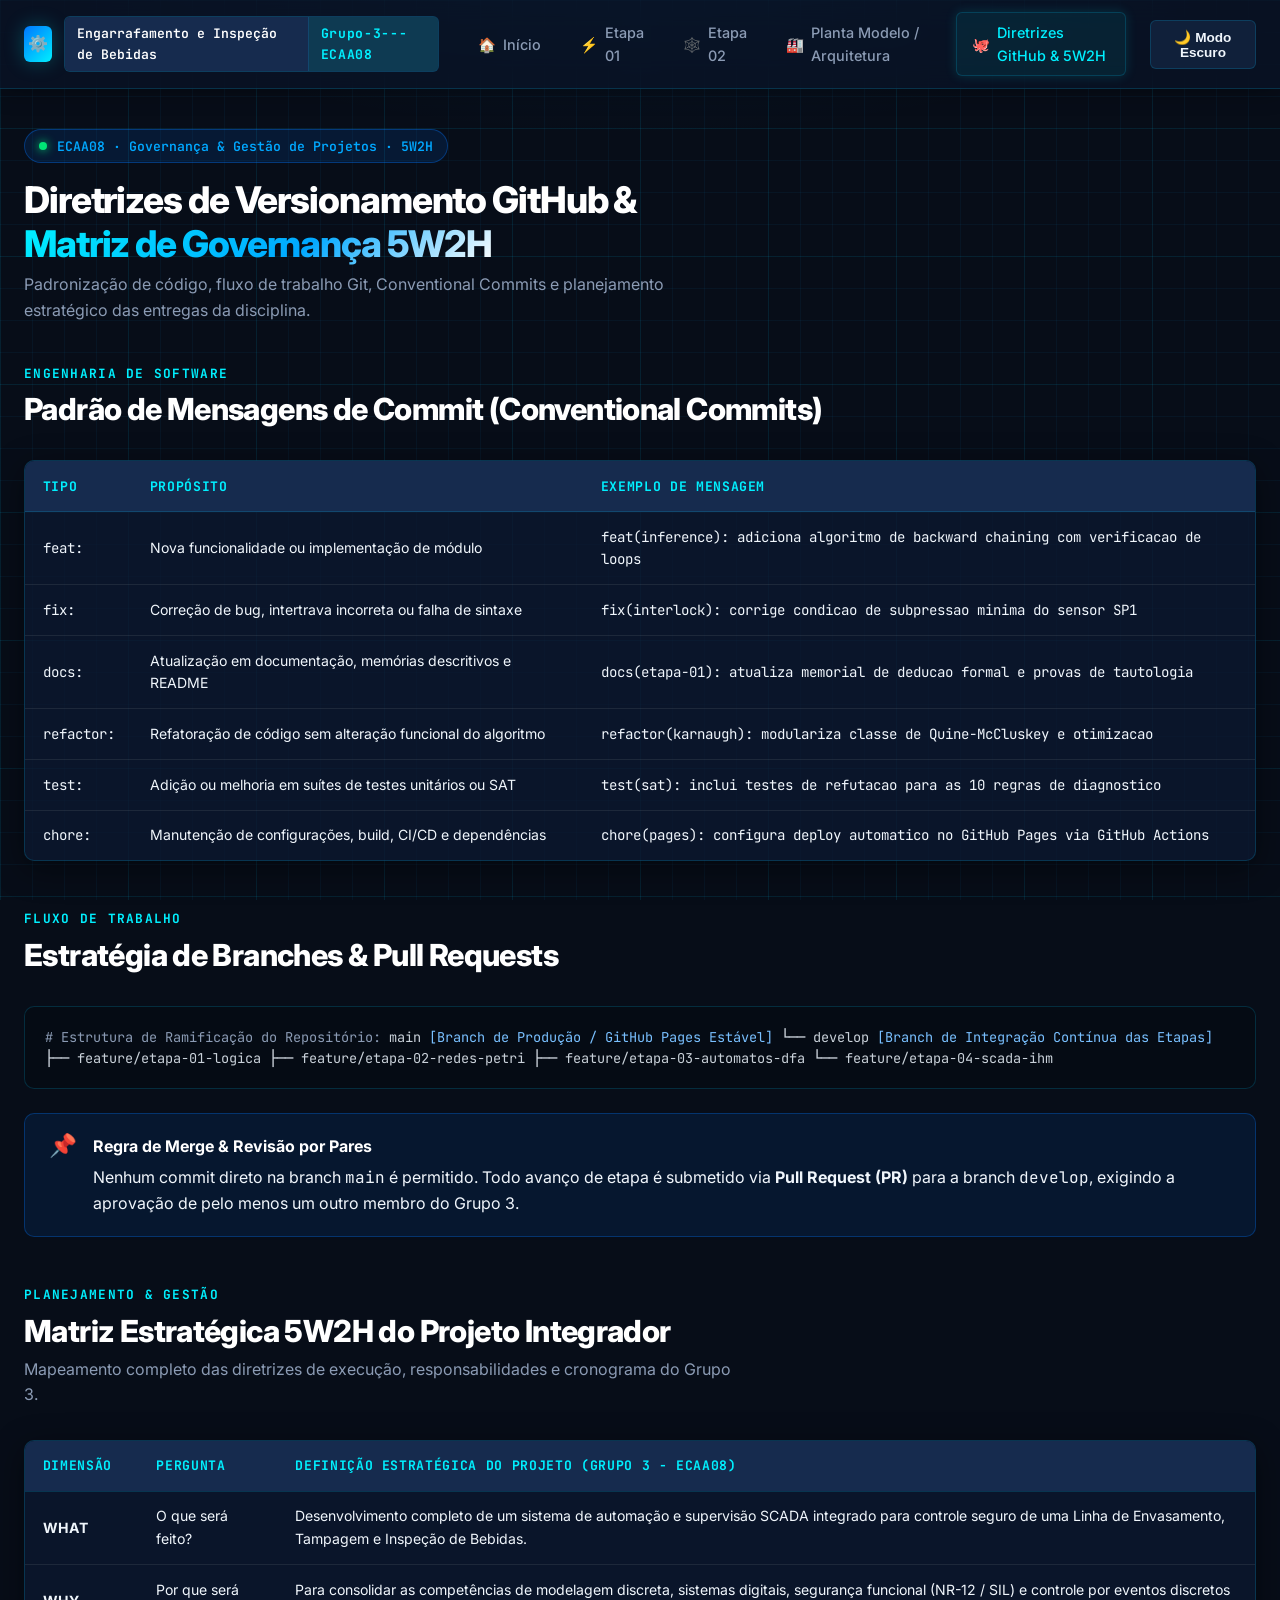
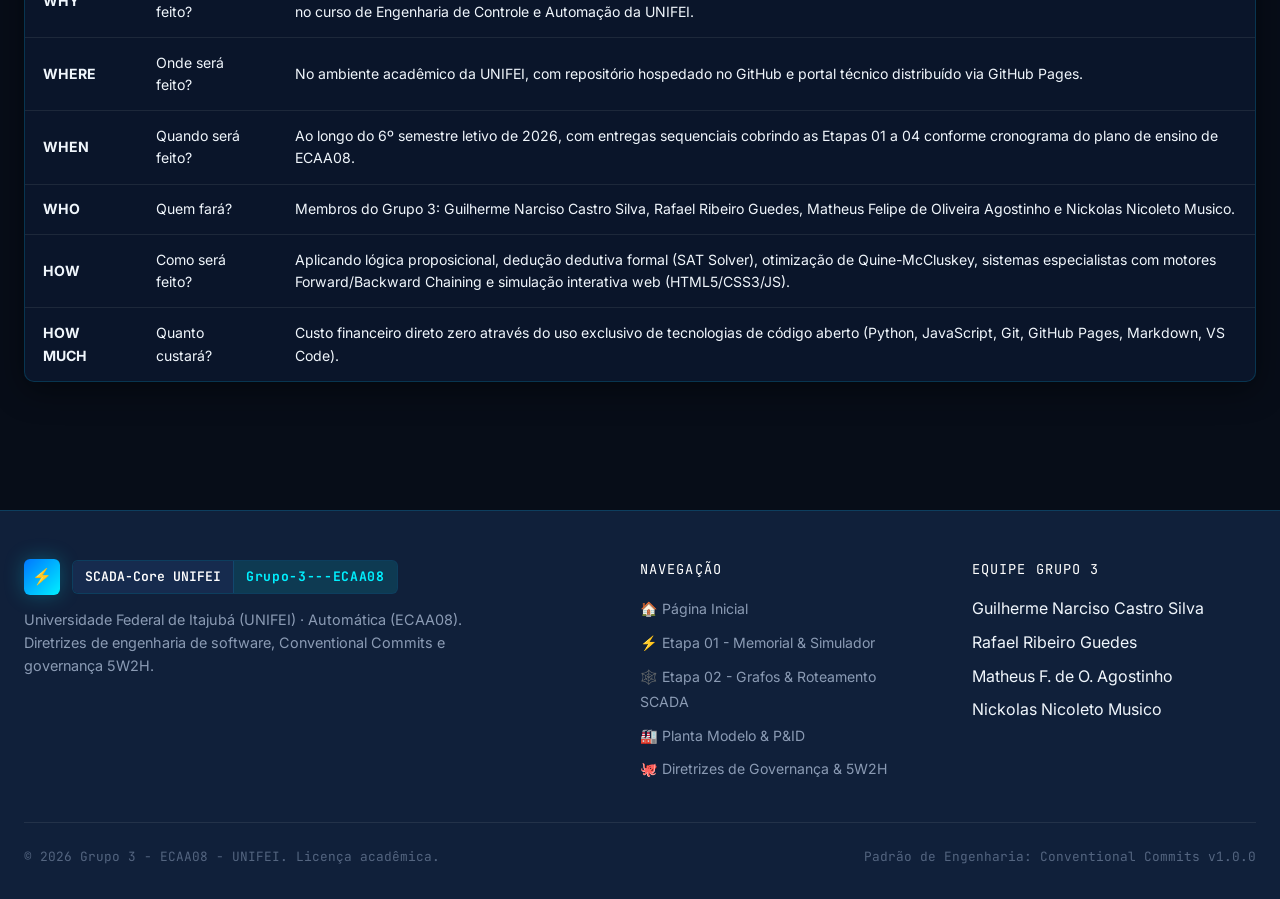
==== commit eb028aaa: "Add files via upload" ====
--- a/doc/diretrizes-github.html
+++ b/doc/diretrizes-github.html
@@ -26,6 +26,7 @@
         <ul class="nav-menu">
           <li><a href="../index.html" class="nav-link"><span>🏠</span> Início</a></li>
           <li><a href="etapa-01-logica.html" class="nav-link"><span>⚡</span> Etapa 01</a></li>
+          <li><a href="etapa-02-grafos.html" class="nav-link"><span>🕸️</span> Etapa 02</a></li>
           <li><a href="planta-modelo.html" class="nav-link"><span>🏭</span> Planta Modelo / Arquitetura</a></li>
           <li><a href="diretrizes-github.html" class="nav-link active"><span>🐙</span> Diretrizes GitHub & 5W2H</a></li>
         </ul>
@@ -220,6 +221,7 @@
         <ul class="footer-links">
           <li><a href="../index.html">🏠 Página Inicial</a></li>
           <li><a href="etapa-01-logica.html">⚡ Etapa 01 - Memorial & Simulador</a></li>
+          <li><a href="etapa-02-grafos.html">🕸️ Etapa 02 - Grafos & Roteamento SCADA</a></li>
           <li><a href="planta-modelo.html">🏭 Planta Modelo & P&ID</a></li>
           <li><a href="diretrizes-github.html">🐙 Diretrizes de Governança & 5W2H</a></li>
         </ul>
--- a/doc/css/style.css
+++ b/doc/css/style.css
@@ -1751,3 +1751,179 @@
     grid-template-columns: 1fr;
   }
 }
+
+/* ==========================================================================
+   ETAPA 02: TEORIA DOS GRAFOS & SIMULADOR SCADA-GRAPH
+   ========================================================================== */
+
+/* --- BOTÕES MICRO E CONTROLES SCADA --- */
+.btn-micro {
+  background: var(--bg-surface);
+  border: 1px solid var(--border-color);
+  color: var(--text-main);
+  padding: 0.25rem 0.55rem;
+  border-radius: var(--radius-sm);
+  font-family: 'JetBrains Mono', monospace;
+  font-size: 0.75rem;
+  cursor: pointer;
+  transition: all var(--transition-fast);
+}
+
+.btn-micro:hover {
+  background: var(--bg-surface-elevated);
+  border-color: var(--cyan-neon);
+  box-shadow: 0 0 8px var(--cyan-glow);
+}
+
+/* --- TABELAS DE MATRIZES DE ADJACÊNCIA E INCIDÊNCIA --- */
+.matrix-table {
+  width: 100%;
+  border-collapse: collapse;
+  font-family: 'JetBrains Mono', monospace;
+  font-size: 0.76rem;
+  background: #020712;
+  border: 1px solid var(--border-color);
+  border-radius: var(--radius-sm);
+  overflow: hidden;
+}
+
+.matrix-table th {
+  background: var(--bg-surface-elevated);
+  color: var(--cyan-neon);
+  padding: 0.45rem 0.6rem;
+  border: 1px solid rgba(0, 200, 255, 0.15);
+  font-weight: 700;
+  text-align: center;
+  white-space: nowrap;
+}
+
+.matrix-table td {
+  padding: 0.4rem 0.55rem;
+  border: 1px solid rgba(255, 255, 255, 0.05);
+  text-align: center;
+  color: var(--text-muted);
+  transition: background var(--transition-fast);
+}
+
+.matrix-table tr:hover td {
+  background: rgba(0, 240, 255, 0.06);
+}
+
+.matrix-table td.has-edge {
+  color: var(--emerald-ok);
+  font-weight: 700;
+  background: rgba(0, 230, 118, 0.12);
+}
+
+.matrix-table td.diag {
+  background: rgba(255, 255, 255, 0.03);
+  color: var(--text-dim);
+}
+
+.matrix-table td.inc-neg {
+  color: #ff5252;
+  font-weight: 700;
+  background: rgba(255, 23, 68, 0.12);
+}
+
+.matrix-table td.inc-pos {
+  color: #00e676;
+  font-weight: 700;
+  background: rgba(0, 230, 118, 0.12);
+}
+
+.matrix-table tr.sum-row th {
+  background: #051428;
+  color: #ffab00;
+}
+
+.matrix-table td.kirchhoff-sum {
+  font-weight: 800;
+  color: var(--emerald-ok);
+  background: rgba(0, 230, 118, 0.15);
+}
+
+/* --- MODO AULA CALLOUTS (PEDAGOGICAL OVERLAYS) --- */
+.aula-mode-callout {
+  display: none;
+  background: linear-gradient(135deg, rgba(16, 185, 129, 0.08) 0%, rgba(6, 182, 212, 0.08) 100%);
+  border: 1px solid var(--emerald-ok);
+  border-left: 4px solid var(--emerald-ok);
+  border-radius: var(--radius-md);
+  padding: 1.25rem 1.5rem;
+  margin: 1.25rem 0;
+  animation: fadeIn 0.3s ease-in-out;
+}
+
+.aula-mode-callout .aula-title {
+  display: flex;
+  align-items: center;
+  gap: 0.5rem;
+  font-weight: 700;
+  color: var(--emerald-ok);
+  font-size: 0.95rem;
+  margin-bottom: 0.5rem;
+}
+
+/* --- JOGO DO OPERADOR SCADA HUD --- */
+.game-hud-bar {
+  display: flex;
+  align-items: center;
+  justify-content: space-between;
+  background: #040c1a;
+  border: 1px solid var(--cyan-neon);
+  border-radius: var(--radius-md);
+  padding: 0.75rem 1.25rem;
+  margin-bottom: 1rem;
+  box-shadow: 0 0 16px rgba(0, 240, 255, 0.15);
+  flex-wrap: wrap;
+  gap: 1rem;
+}
+
+.game-hud-stat {
+  display: flex;
+  flex-direction: column;
+}
+
+.game-hud-label {
+  font-size: 0.72rem;
+  font-family: 'JetBrains Mono', monospace;
+  color: var(--text-dim);
+  text-transform: uppercase;
+}
+
+.game-hud-value {
+  font-size: 1.25rem;
+  font-weight: 800;
+  font-family: 'JetBrains Mono', monospace;
+  color: var(--cyan-neon);
+}
+
+/* --- PAINEL DE RELAXAÇÃO PASSO A PASSO --- */
+.step-tracker-box {
+  background: #030814;
+  border: 1px solid var(--border-color);
+  border-radius: var(--radius-md);
+  padding: 1rem;
+  margin-top: 1rem;
+}
+
+.step-tracker-header {
+  display: flex;
+  align-items: center;
+  justify-content: space-between;
+  margin-bottom: 0.75rem;
+  border-bottom: 1px solid var(--border-subtle);
+  padding-bottom: 0.5rem;
+}
+
+.step-controls {
+  display: flex;
+  gap: 0.4rem;
+}
+
+@keyframes fadeIn {
+  from { opacity: 0; transform: translateY(-4px); }
+  to { opacity: 1; transform: translateY(0); }
+}
+
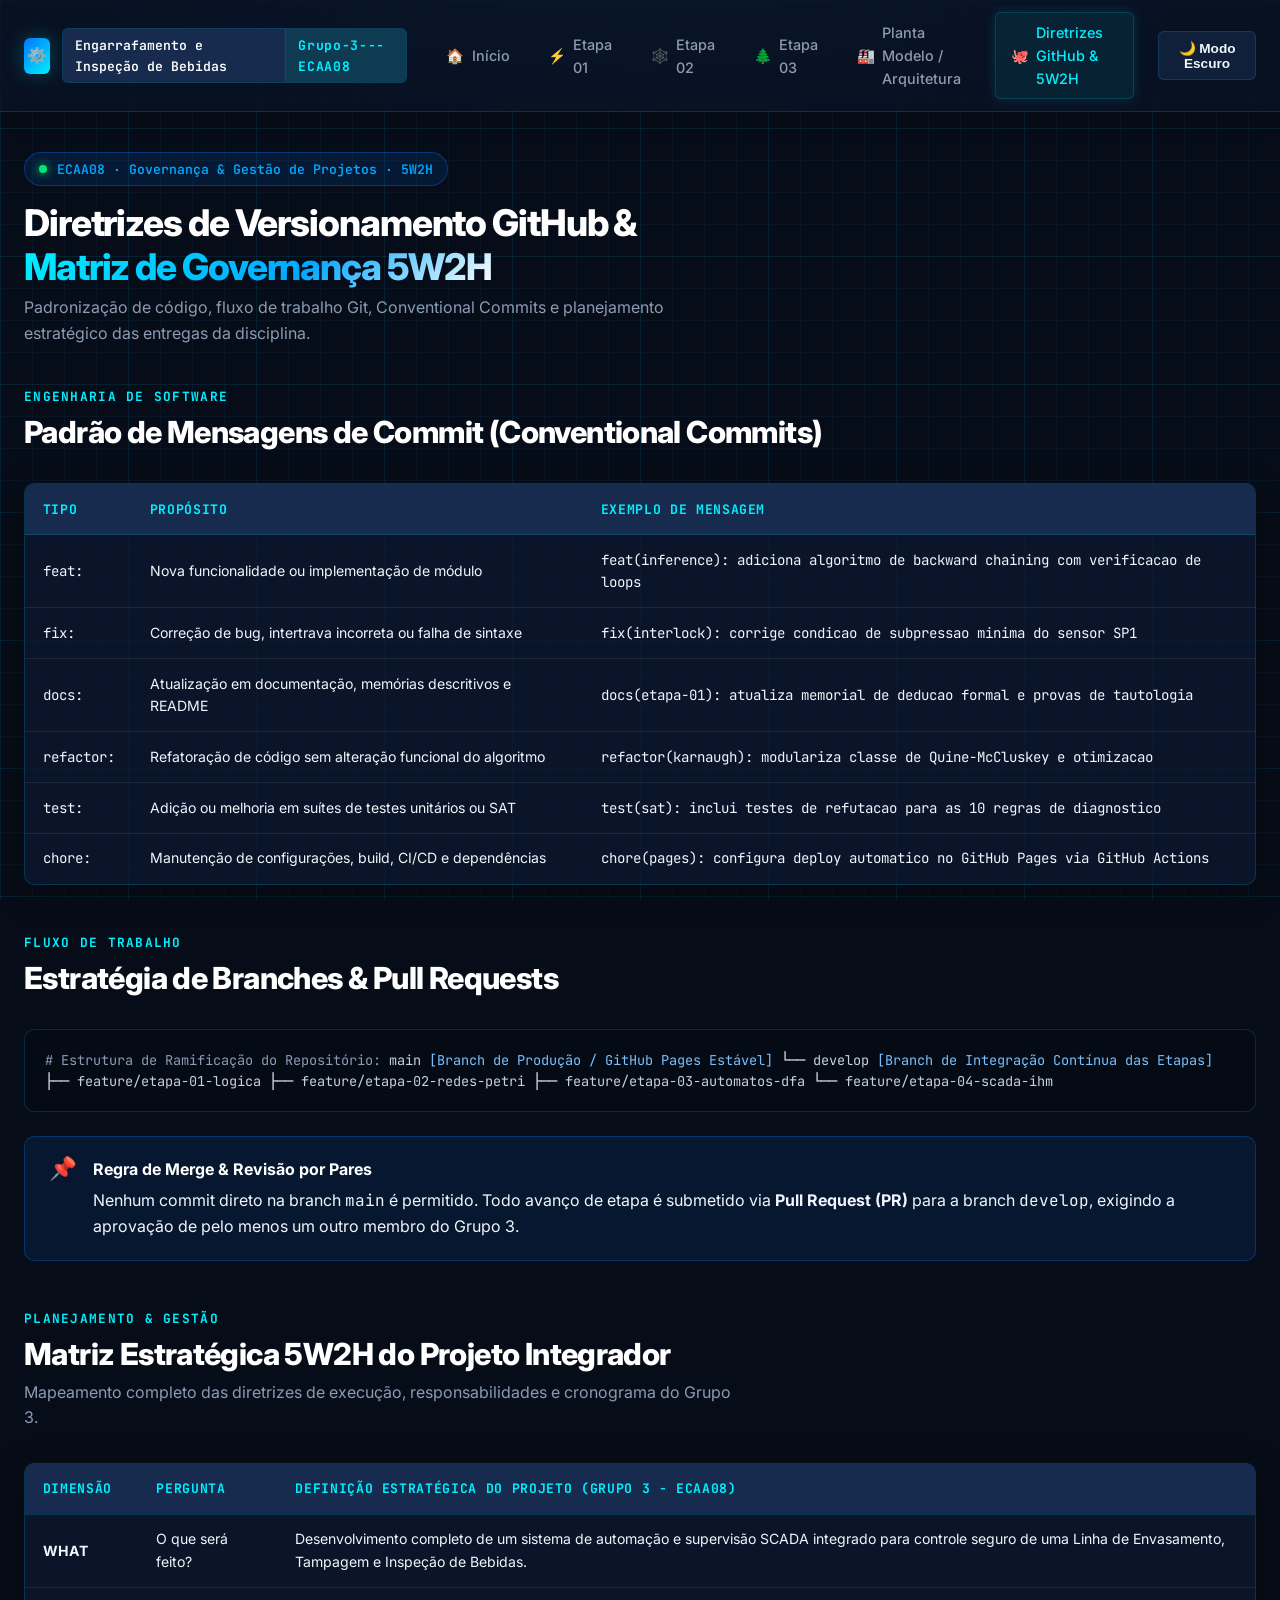
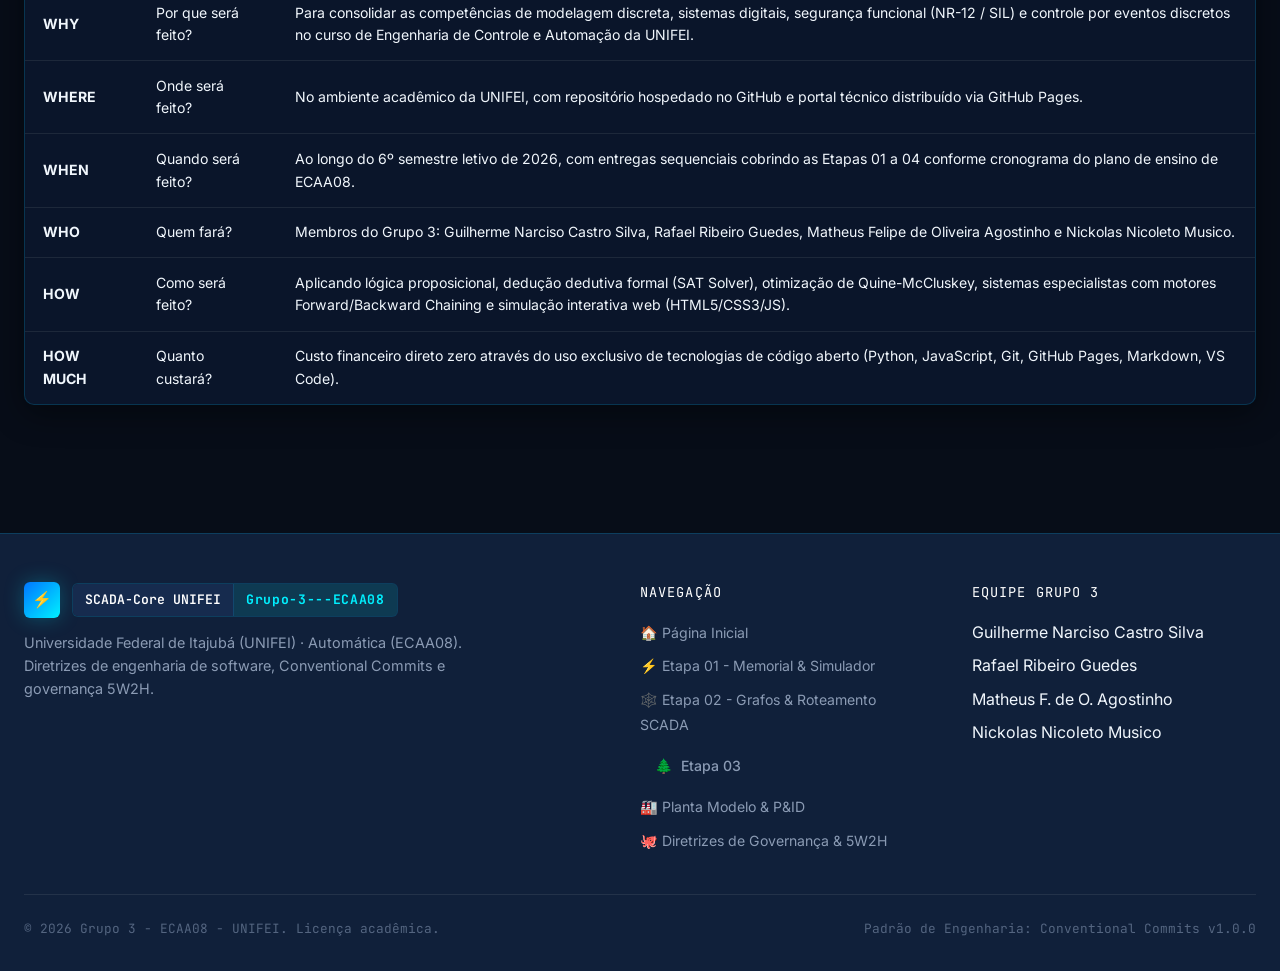
==== commit 9d93762b: "Add link to Etapa 03 in navigation and footer" ====
--- a/doc/diretrizes-github.html
+++ b/doc/diretrizes-github.html
@@ -27,6 +27,7 @@
           <li><a href="../index.html" class="nav-link"><span>🏠</span> Início</a></li>
           <li><a href="etapa-01-logica.html" class="nav-link"><span>⚡</span> Etapa 01</a></li>
           <li><a href="etapa-02-grafos.html" class="nav-link"><span>🕸️</span> Etapa 02</a></li>
+          <li><a href="doc/etapa-03-arvores.html" class="nav-link"><span>🌲</span> Etapa 03</a></li>
           <li><a href="planta-modelo.html" class="nav-link"><span>🏭</span> Planta Modelo / Arquitetura</a></li>
           <li><a href="diretrizes-github.html" class="nav-link active"><span>🐙</span> Diretrizes GitHub & 5W2H</a></li>
         </ul>
@@ -222,6 +223,7 @@
           <li><a href="../index.html">🏠 Página Inicial</a></li>
           <li><a href="etapa-01-logica.html">⚡ Etapa 01 - Memorial & Simulador</a></li>
           <li><a href="etapa-02-grafos.html">🕸️ Etapa 02 - Grafos & Roteamento SCADA</a></li>
+          <li><a href="doc/etapa-03-arvores.html" class="nav-link"><span>🌲</span> Etapa 03</a></li>
           <li><a href="planta-modelo.html">🏭 Planta Modelo & P&ID</a></li>
           <li><a href="diretrizes-github.html">🐙 Diretrizes de Governança & 5W2H</a></li>
         </ul>
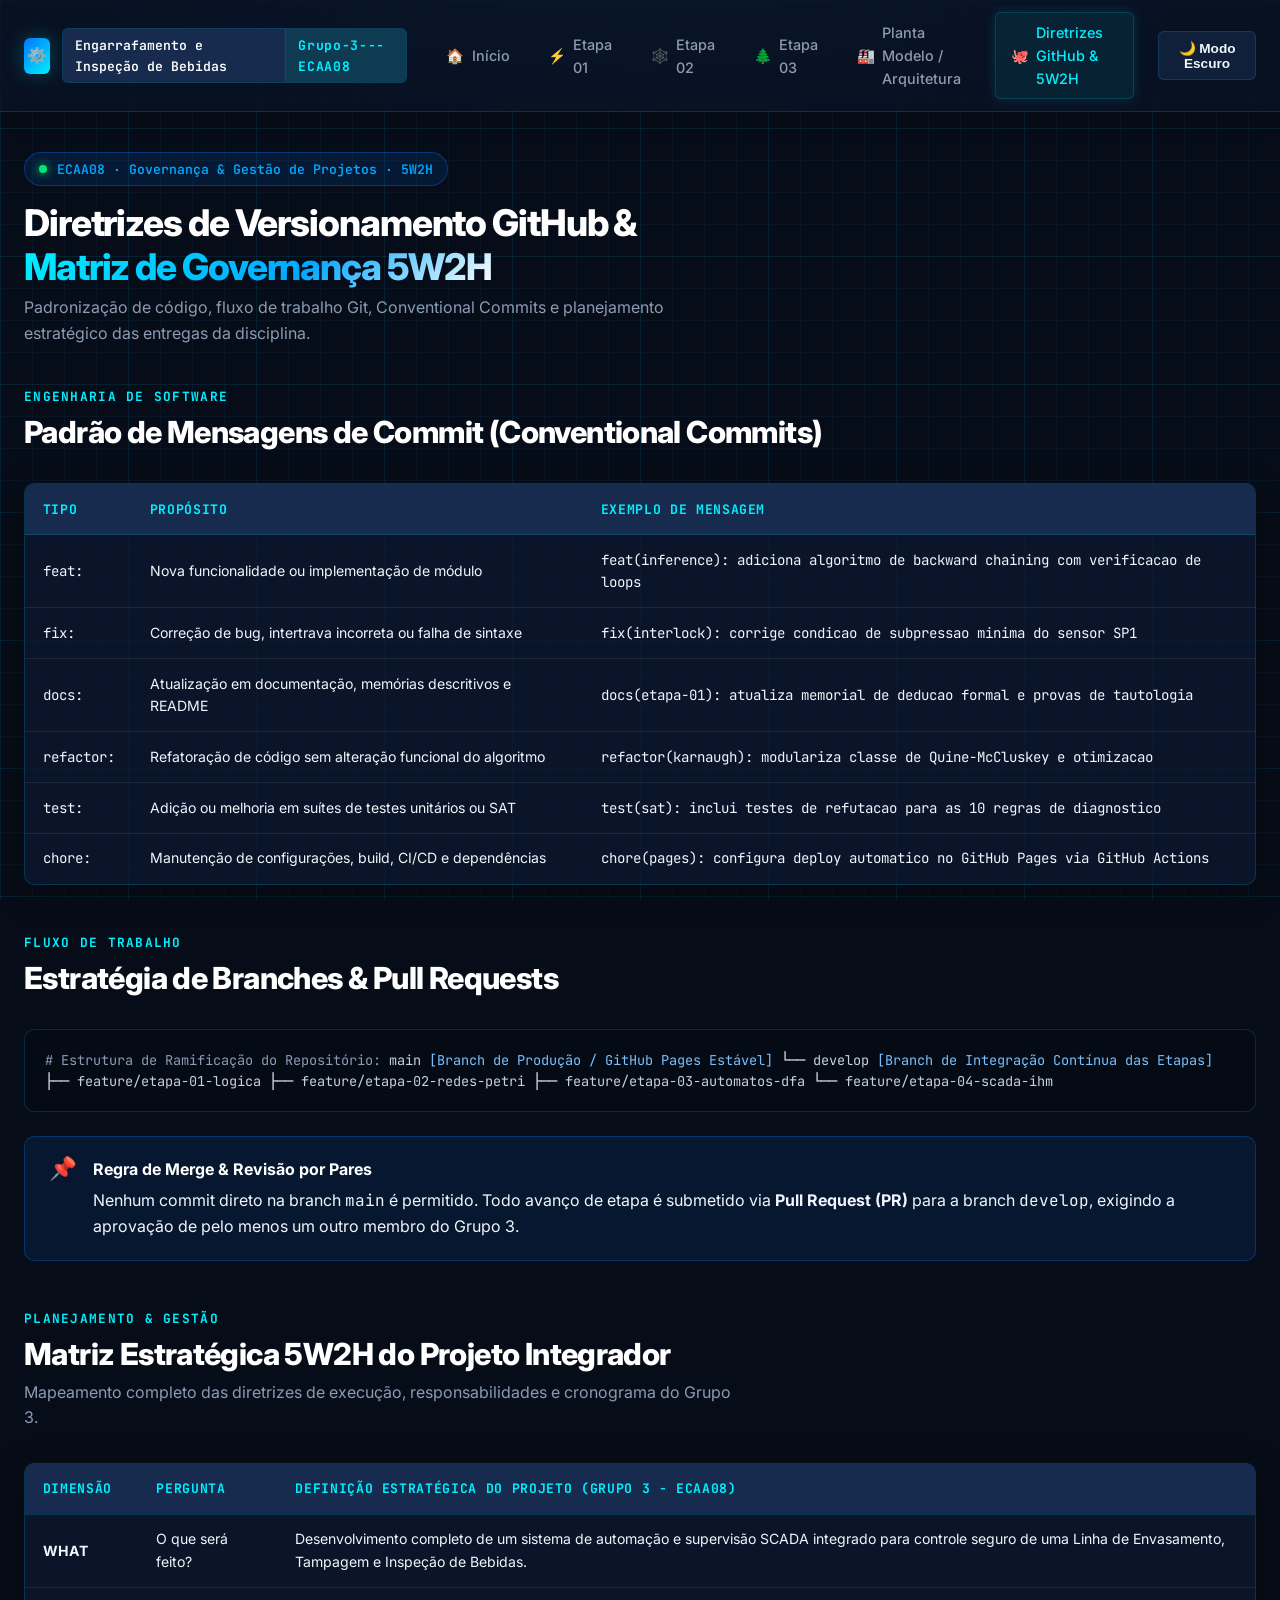
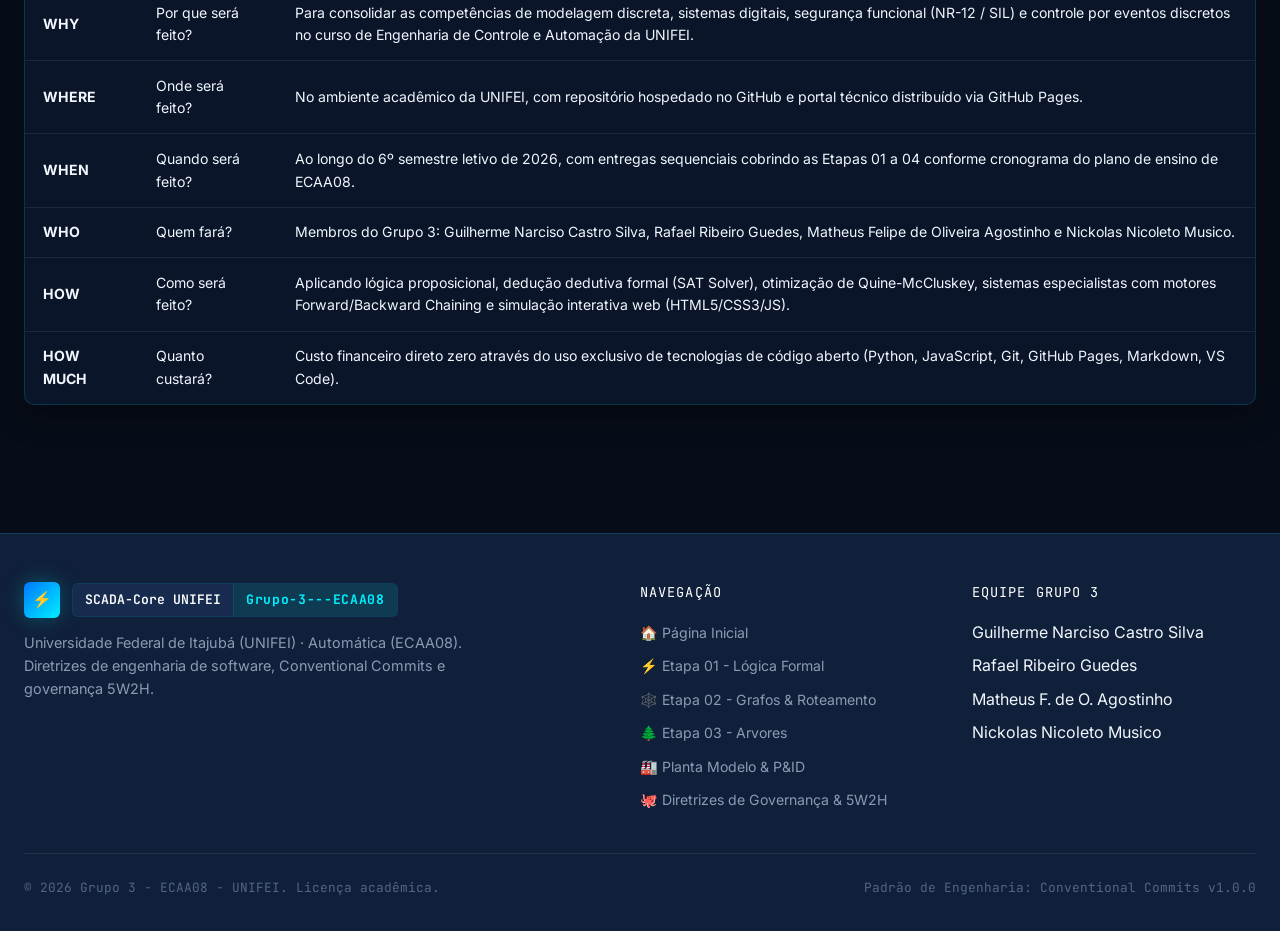
==== commit 4b7a8f2b: "Update navigation links and descriptions in HTML" ====
--- a/doc/diretrizes-github.html
+++ b/doc/diretrizes-github.html
@@ -27,7 +27,7 @@
           <li><a href="../index.html" class="nav-link"><span>🏠</span> Início</a></li>
           <li><a href="etapa-01-logica.html" class="nav-link"><span>⚡</span> Etapa 01</a></li>
           <li><a href="etapa-02-grafos.html" class="nav-link"><span>🕸️</span> Etapa 02</a></li>
-          <li><a href="doc/etapa-03-arvores.html" class="nav-link"><span>🌲</span> Etapa 03</a></li>
+          <li><a href="etapa-03-arvores.html" class="nav-link"><span>🌲</span> Etapa 03</a></li>
           <li><a href="planta-modelo.html" class="nav-link"><span>🏭</span> Planta Modelo / Arquitetura</a></li>
           <li><a href="diretrizes-github.html" class="nav-link active"><span>🐙</span> Diretrizes GitHub & 5W2H</a></li>
         </ul>
@@ -221,9 +221,9 @@
         <div class="footer-col-title">Navegação</div>
         <ul class="footer-links">
           <li><a href="../index.html">🏠 Página Inicial</a></li>
-          <li><a href="etapa-01-logica.html">⚡ Etapa 01 - Memorial & Simulador</a></li>
-          <li><a href="etapa-02-grafos.html">🕸️ Etapa 02 - Grafos & Roteamento SCADA</a></li>
-          <li><a href="doc/etapa-03-arvores.html" class="nav-link"><span>🌲</span> Etapa 03</a></li>
+          <li><a href="etapa-01-logica.html">⚡ Etapa 01 - Lógica Formal </a></li>
+          <li><a href="etapa-02-grafos.html">🕸️ Etapa 02 - Grafos & Roteamento </a></li>
+          <li><a href="etapa-03-arvores.html">🌲 Etapa 03 - Arvores  </a></li>
           <li><a href="planta-modelo.html">🏭 Planta Modelo & P&ID</a></li>
           <li><a href="diretrizes-github.html">🐙 Diretrizes de Governança & 5W2H</a></li>
         </ul>
